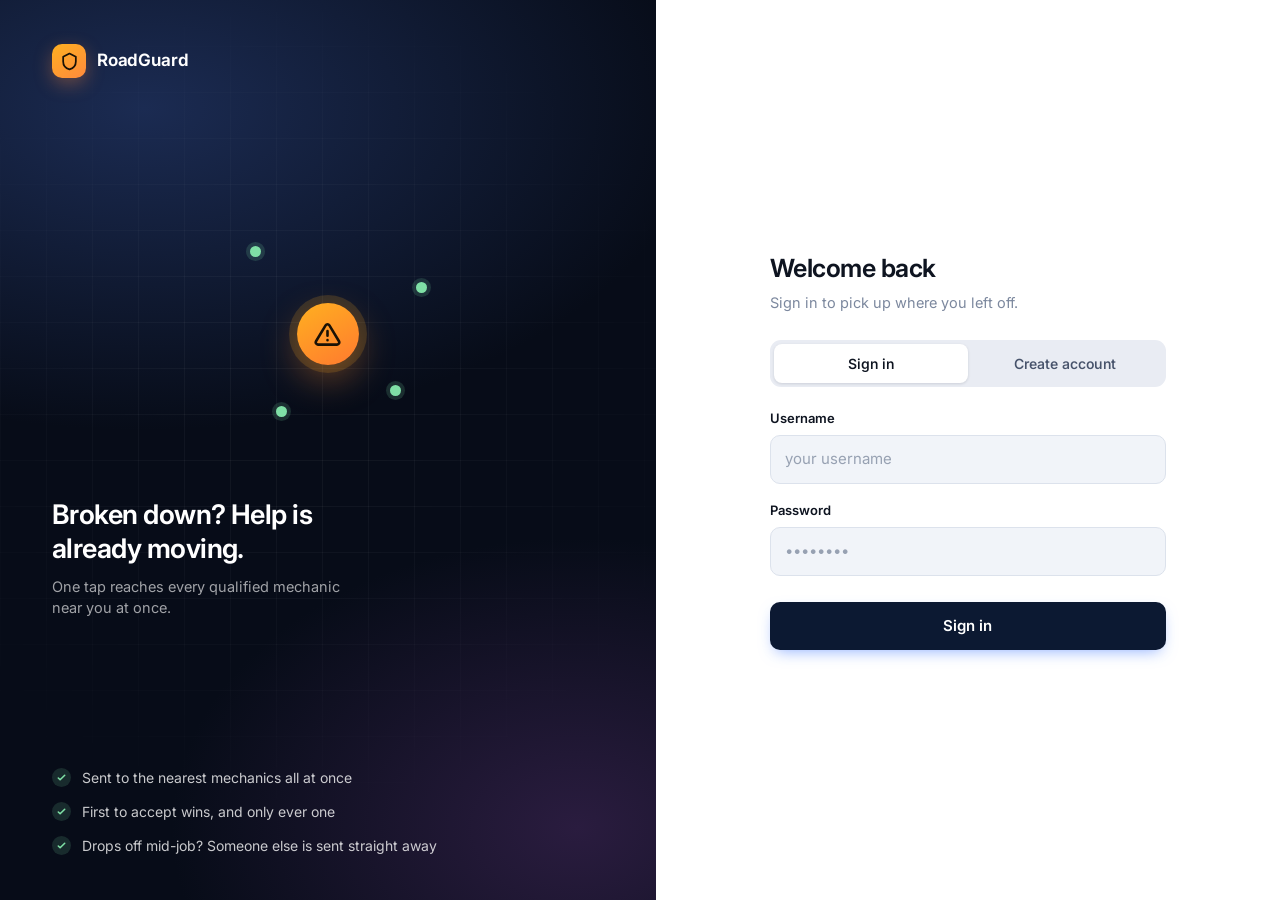
==== src/main/resources/static/index.html @ 0d1d435b "Remove code comments and stop showing the token in the UI Stripped the explanatory comments out of t" ====
<!DOCTYPE html>
<html lang="en">
<head>
    <meta charset="UTF-8">
    <meta name="viewport" content="width=device-width, initial-scale=1">
    <title>RoadGuard - Sign in</title>
    <link rel="preconnect" href="https://fonts.googleapis.com">
    <link rel="preconnect" href="https://fonts.gstatic.com" crossorigin>
    <link href="https://fonts.googleapis.com/css2?family=Inter:wght@400;500;600;650&display=swap" rel="stylesheet">
    <link href="css/style.css" rel="stylesheet">
</head>
<body>

<div class="auth-layout">

    <aside class="hero">

        <div class="wordmark">
            <span class="wordmark-badge">
                <svg viewBox="0 0 24 24" fill="none" stroke="#1A1206" stroke-width="2.2"
                     stroke-linecap="round" stroke-linejoin="round">
                    <path d="M12 2 4 6v6c0 5 3.4 8.6 8 10 4.6-1.4 8-5 8-10V6l-8-4z"/>
                </svg>
            </span>
            RoadGuard
        </div>

        <div>

            <div class="beacon" aria-hidden="true">
                <span class="beacon-ring"></span>
                <span class="beacon-ring"></span>
                <span class="beacon-ring"></span>
                <span class="beacon-dot"></span>
                <span class="beacon-dot"></span>
                <span class="beacon-dot"></span>
                <span class="beacon-dot"></span>
                <span class="beacon-core">
                    <svg viewBox="0 0 24 24" fill="none" stroke="#1A1206" stroke-width="2.3"
                         stroke-linecap="round" stroke-linejoin="round">
                        <path d="M12 9v4M12 17h.01"/>
                        <path d="M10.3 3.9 1.8 18a2 2 0 0 0 1.7 3h17a2 2 0 0 0 1.7-3L13.7 3.9a2 2 0 0 0-3.4 0z"/>
                    </svg>
                </span>
            </div>

            <div class="hero-copy">
                <h2>Broken down? Help is already moving.</h2>
                <p>One tap reaches every qualified mechanic near you at once.</p>
            </div>
        </div>

        <ul class="hero-points">
            <li>
                <span class="tick"><svg viewBox="0 0 24 24" fill="none" stroke-width="3.4"
                    stroke-linecap="round" stroke-linejoin="round"><path d="m5 13 4 4L19 7"/></svg></span>
                Sent to the nearest mechanics all at once
            </li>
            <li>
                <span class="tick"><svg viewBox="0 0 24 24" fill="none" stroke-width="3.4"
                    stroke-linecap="round" stroke-linejoin="round"><path d="m5 13 4 4L19 7"/></svg></span>
                First to accept wins, and only ever one
            </li>
            <li>
                <span class="tick"><svg viewBox="0 0 24 24" fill="none" stroke-width="3.4"
                    stroke-linecap="round" stroke-linejoin="round"><path d="m5 13 4 4L19 7"/></svg></span>
                Drops off mid-job? Someone else is sent straight away
            </li>
        </ul>
    </aside>

    <main class="auth-main">
        <div class="auth-card">

            <div class="auth-head">
                <h1 id="head-title">Welcome back</h1>
                <p id="head-sub">Sign in to pick up where you left off.</p>
            </div>

            <div class="seg" data-active="login">
                <span class="seg-thumb"></span>
                <button type="button" class="seg-btn is-active" data-pane="login">Sign in</button>
                <button type="button" class="seg-btn" data-pane="register">Create account</button>
            </div>

            <div id="notice" class="notice" role="alert"></div>

            <form id="login-form" class="pane is-active" novalidate>
                <div class="field">
                    <label for="login-username">Username</label>
                    <input type="text" id="login-username" autocomplete="username"
                           placeholder="your username" required>
                </div>
                <div class="field">
                    <label for="login-password">Password</label>
                    <input type="password" id="login-password" autocomplete="current-password"
                           placeholder="••••••••" required>
                </div>
                <button type="submit" class="btn btn-primary" id="login-btn"
                        style="margin-top:9px">Sign in</button>
            </form>

            <form id="register-form" class="pane" novalidate>

                <div class="field">
                    <label>I am a</label>
                    <div class="role-grid">
                        <label class="role-opt">
                            <input type="radio" name="role" value="DRIVER" checked>
                            <span>
                                <svg viewBox="0 0 24 24" fill="none" stroke-width="1.8"
                                     stroke-linecap="round" stroke-linejoin="round">
                                    <path d="M5 17h14M6.5 17V9.6L8 6h8l1.5 3.6V17"/>
                                    <circle cx="7.5" cy="17" r="1.6"/><circle cx="16.5" cy="17" r="1.6"/>
                                </svg>
                                Driver
                            </span>
                        </label>
                        <label class="role-opt">
                            <input type="radio" name="role" value="MECHANIC">
                            <span>
                                <svg viewBox="0 0 24 24" fill="none" stroke-width="1.8"
                                     stroke-linecap="round" stroke-linejoin="round">
                                    <path d="M14.5 5.5a4 4 0 0 0 5 5L21 9v6a2 2 0 0 1-2 2h-6l-4.6 4.6a2 2 0 0 1-2.8-2.8L10 14"/>
                                    <path d="M3 3l6 6"/>
                                </svg>
                                Mechanic
                            </span>
                        </label>

                    </div>
                </div>

                <div class="field">
                    <label for="reg-username">Username</label>
                    <input type="text" id="reg-username" minlength="3" placeholder="at least 3 characters" required>
                </div>

                <div class="field">
                    <label for="reg-email">Email</label>
                    <input type="email" id="reg-email" placeholder="you@example.com" required>
                </div>

                <div class="field">
                    <label for="reg-password">Password</label>
                    <input type="password" id="reg-password" minlength="6" placeholder="••••••••" required>
                    <div class="hint">At least 6 characters.</div>
                </div>

                <div class="field">
                    <label for="reg-phone">Phone <span class="optional">(optional)</span></label>
                    <input type="text" id="reg-phone" placeholder="01700 000000">
                </div>

                <div class="field collapse" id="skills-block">
                    <label>What can you fix?</label>
                    <div class="chips" id="chips"></div>
                    <div class="hint">Pick none and you will be listed as a general mechanic.</div>
                </div>

                <button type="submit" class="btn btn-primary" id="register-btn"
                        style="margin-top:9px">Create account</button>
            </form>
        </div>
    </main>
</div>

<script src="js/api.js"></script>
<script src="js/auth-page.js"></script>
</body>
</html>
---- src/main/resources/static/css/style.css ----
:root {

    --navy-900: #070C18;
    --navy-800: #0D1526;
    --navy-700: #16203a;

    --amber: #FFB020;
    --amber-soft: rgba(255, 176, 32, .16);

    --blue: #0c1932;
    --blue-dark: #0b1a46;
    --blue-soft: rgba(47, 107, 255, .09);

    --red: #E5484D;
    --red-soft: rgba(229, 72, 77, .1);
    --green: #2E9E5B;
    --green-soft: rgba(46, 158, 91, .1);

    --ink: #0E1420;
    --ink-2: #47536B;
    --ink-3: #7C889E;
    --line: #E3E7EE;
    --surface: #FFFFFF;
    --bg: #F2F4F8;

    --r-sm: 8px;
    --r-md: 12px;
    --r-lg: 18px;

    --shadow-card: 0 1px 2px rgba(16, 24, 40, .04), 0 12px 32px -12px rgba(16, 24, 40, .16);
}

*,
*::before,
*::after {
    box-sizing: border-box;
}

html,
body {
    margin: 0;
    padding: 0;
}

body {
    background: var(--bg);
    color: var(--ink);
    font-family: "Inter", system-ui, -apple-system, "Segoe UI", Roboto, sans-serif;
    font-size: 15px;
    line-height: 1.5;
    -webkit-font-smoothing: antialiased;
}

.auth-layout {
    min-height: 100vh;
    display: grid;
    grid-template-columns: 1.05fr 1fr;
}

.hero {
    position: relative;
    overflow: hidden;
    background:
        radial-gradient(900px 520px at 22% 12%, #1b2b52 0%, transparent 62%),
        radial-gradient(700px 500px at 88% 92%, #2a1c3f 0%, transparent 58%),
        var(--navy-900);
    color: #fff;
    padding: 44px 52px;
    display: flex;
    flex-direction: column;
    justify-content: space-between;
}

.hero::before {
    content: "";
    position: absolute;
    inset: 0;
    background-image:
        linear-gradient(rgba(255, 255, 255, .045) 1px, transparent 1px),
        linear-gradient(90deg, rgba(255, 255, 255, .045) 1px, transparent 1px);
    background-size: 46px 46px;
    mask-image: radial-gradient(circle at 45% 45%, #000 15%, transparent 72%);
    pointer-events: none;
}

.hero > * {
    position: relative;
    z-index: 1;
}

.wordmark {
    display: flex;
    align-items: center;
    gap: 11px;
    font-weight: 650;
    font-size: 17px;
    letter-spacing: -.01em;
}

.wordmark-badge {
    width: 34px;
    height: 34px;
    border-radius: 10px;
    display: grid;
    place-items: center;
    background: linear-gradient(145deg, var(--amber), #FF8A3D);
    box-shadow: 0 6px 18px rgba(255, 138, 61, .34);
}

.wordmark-badge svg {
    width: 19px;
    height: 19px;
    display: block;
}

.beacon {
    position: relative;
    width: 260px;
    height: 260px;
    margin: 8px auto 34px;
}

.beacon-ring {
    position: absolute;
    inset: 0;
    margin: auto;
    width: 62px;
    height: 62px;
    border-radius: 50%;
    border: 1.5px solid var(--amber);
    opacity: 0;
    animation: pulse-out 3.6s cubic-bezier(.22, .61, .36, 1) infinite;
}

.beacon-ring:nth-child(2) { animation-delay: 1.2s; }
.beacon-ring:nth-child(3) { animation-delay: 2.4s; }

@keyframes pulse-out {
    0%   { transform: scale(1);   opacity: .85; }
    70%  { opacity: .12; }
    100% { transform: scale(4.1); opacity: 0; }
}

.beacon-core {
    position: absolute;
    inset: 0;
    margin: auto;
    width: 62px;
    height: 62px;
    border-radius: 50%;
    display: grid;
    place-items: center;
    background: linear-gradient(150deg, var(--amber), #FF7A2F);
    box-shadow: 0 0 0 8px var(--amber-soft), 0 14px 36px rgba(255, 140, 40, .38);
}

.beacon-core svg {
    width: 27px;
    height: 27px;
}

.beacon-dot {
    position: absolute;
    width: 11px;
    height: 11px;
    border-radius: 50%;
    background: #7FE0A6;
    box-shadow: 0 0 0 4px rgba(127, 224, 166, .16);
    animation: blip 3.6s ease-in-out infinite;
}

.beacon-dot:nth-child(4) { top: 16%;  left: 20%; animation-delay: .5s; }
.beacon-dot:nth-child(5) { top: 30%;  right: 12%; animation-delay: 1.4s; }
.beacon-dot:nth-child(6) { bottom: 18%; left: 30%; animation-delay: 2.2s; }
.beacon-dot:nth-child(7) { bottom: 26%; right: 22%; animation-delay: 3s; }

@keyframes blip {
    0%, 100% { transform: scale(1);    opacity: .55; }
    50%      { transform: scale(1.35); opacity: 1; }
}

.hero-copy h2 {
    font-size: 27px;
    line-height: 1.25;
    letter-spacing: -.02em;
    font-weight: 640;
    margin: 0 0 10px;
    max-width: 15ch;
}

.hero-copy p {
    color: rgba(255, 255, 255, .62);
    margin: 0;
    max-width: 34ch;
    font-size: 14.5px;
}

.hero-points {
    list-style: none;
    margin: 30px 0 0;
    padding: 0;
    display: grid;
    gap: 13px;
}

.hero-points li {
    display: flex;
    gap: 11px;
    align-items: flex-start;
    color: rgba(255, 255, 255, .78);
    font-size: 14px;
}

.tick {
    flex: none;
    width: 19px;
    height: 19px;
    border-radius: 50%;
    background: rgba(127, 224, 166, .15);
    display: grid;
    place-items: center;
    margin-top: 1px;
}

.tick svg {
    width: 11px;
    height: 11px;
    stroke: #7FE0A6;
}

.auth-main {
    background: var(--surface);
    display: grid;
    justify-items: center;

    align-items: safe center;
    padding: 40px 28px;
}

.auth-card {
    width: 100%;
    max-width: 396px;
}

.auth-head {
    margin-bottom: 26px;
}

.auth-head h1 {
    font-size: 25px;
    letter-spacing: -.02em;
    font-weight: 640;
    margin: 0 0 5px;
}

.auth-head p {
    color: var(--ink-3);
    margin: 0;
    font-size: 14.5px;
}

.seg {
    position: relative;
    display: grid;
    grid-template-columns: 1fr 1fr;
    background: #E9ECF3;
    border-radius: 11px;
    padding: 4px;
    margin-bottom: 22px;
}

.seg-thumb {
    position: absolute;
    top: 4px;
    left: 4px;
    width: calc(50% - 4px);
    height: calc(100% - 8px);
    background: var(--surface);
    border-radius: 8px;
    box-shadow: 0 1px 3px rgba(16, 24, 40, .13);
    transition: transform .22s cubic-bezier(.4, 0, .2, 1);
}

.seg[data-active="register"] .seg-thumb {
    transform: translateX(100%);
}

.seg-btn {
    position: relative;
    z-index: 1;
    border: 0;
    background: none;
    padding: 9px 0;
    font: inherit;
    font-size: 14px;
    font-weight: 550;
    color: var(--ink-2);
    cursor: pointer;
    border-radius: 8px;
    transition: color .18s;
}

.seg-btn.is-active {
    color: var(--ink);
}

.pane {
    display: none;
}

.pane.is-active {
    display: block;
    animation: fade-up .26s ease;
}

@keyframes fade-up {
    from { opacity: 0; transform: translateY(6px); }
    to   { opacity: 1; transform: none; }
}

.field {
    margin-bottom: 17px;
}

.field label {
    display: block;
    font-size: 13px;
    font-weight: 600;
    color: var(--ink);
    margin-bottom: 7px;
}

.field .hint {
    font-size: 12.5px;
    color: var(--ink-3);
    margin-top: 6px;
}

.field .optional {
    color: var(--ink-3);
    font-weight: 400;
}

input[type="text"],
input[type="email"],
input[type="password"] {
    width: 100%;
    padding: 12px 14px;
    border: 1.5px solid #DCE2EC;
    border-radius: 10px;
    background: #F1F4F9;
    font: inherit;
    font-size: 15px;
    color: var(--ink);
    transition: border-color .15s, box-shadow .15s, background .15s;
}

input::placeholder {
    color: #97A1B2;
}

input:hover:not(:focus) {
    border-color: #D3DAE5;
}

input:focus {
    outline: none;
    background: var(--surface);
    border-color: var(--blue);
    box-shadow: 0 0 0 4px var(--blue-soft);
}

.btn {
    width: 100%;
    border: 0;
    border-radius: 10px;
    padding: 13px 16px;
    font: inherit;
    font-size: 15px;
    font-weight: 600;
    cursor: pointer;
    display: inline-flex;
    align-items: center;
    justify-content: center;
    gap: 8px;
    transition: background .15s, transform .06s, box-shadow .15s;
}

.btn-primary {
    background: var(--blue);
    color: #fff;
    box-shadow: 0 6px 16px -6px rgba(47, 107, 255, .6);
}

.btn-primary:hover:not(:disabled) {
    background: var(--blue-dark);
}

.btn:active:not(:disabled) {
    transform: translateY(1px);
}

.btn:disabled {
    opacity: .62;
    cursor: default;
}

.btn-ghost {
    width: auto;
    background: var(--surface);
    border: 1px solid var(--line);
    color: var(--ink-2);
    padding: 8px 14px;
    font-size: 13.5px;
}

.btn-ghost:hover {
    background: #F7F8FB;
    color: var(--ink);
}

.spinner {
    width: 15px;
    height: 15px;
    border: 2px solid rgba(255, 255, 255, .4);
    border-top-color: #fff;
    border-radius: 50%;
    animation: spin .7s linear infinite;
}

@keyframes spin {
    to { transform: rotate(360deg); }
}

.role-grid {
    display: grid;
    grid-template-columns: repeat(2, 1fr);
    gap: 8px;
}

.role-opt input {
    position: absolute;
    opacity: 0;
    width: 0;
    height: 0;
}

.role-opt > span {
    display: grid;
    justify-items: center;
    gap: 6px;
    padding: 14px 6px;
    border: 1.5px solid #DCE2EC;
    border-radius: var(--r-md);
    cursor: pointer;
    font-size: 13px;
    font-weight: 600;
    color: var(--ink-2);
    background: #F1F4F9;
    transition: all .15s;
}

.role-opt svg {
    width: 21px;
    height: 21px;
    stroke: currentColor;
}

.role-opt > span:hover {
    border-color: #C6CEDC;
    background: #EFF2F7;
}

.role-opt input:checked + span {
    border-color: var(--blue);
    background: rgba(47, 107, 255, .07);
    color: var(--blue);
    box-shadow: 0 0 0 1px var(--blue) inset;
}

.role-opt input:focus-visible + span {
    box-shadow: 0 0 0 3.5px var(--blue-soft);
}

.chips {
    display: flex;
    flex-wrap: wrap;
    gap: 7px;
}

.chip {
    border: 1.5px solid #DCE2EC;
    background: #F1F4F9;
    border-radius: 999px;
    padding: 7px 14px;
    font: inherit;
    font-size: 13px;
    font-weight: 600;
    color: var(--ink-2);
    cursor: pointer;
    transition: all .14s;
}

.chip:hover {
    border-color: #C6CEDC;
    background: #EAEEF4;
}

.chip.is-on {
    background: var(--ink);
    border-color: var(--ink);
    color: #fff;
}

.collapse {
    display: none;
}

.collapse.is-open {
    display: block;
    animation: fade-up .24s ease;
}

.notice {
    display: none;
    padding: 11px 13px;
    border-radius: var(--r-sm);
    font-size: 13.5px;
    margin-bottom: 16px;
    border: 1px solid transparent;
}

.notice.is-shown {
    display: block;
    animation: fade-up .2s ease;
}

.notice.is-error {
    background: var(--red-soft);
    border-color: rgba(229, 72, 77, .22);
    color: #A32A2E;
}

.notice.is-ok {
    background: var(--green-soft);
    border-color: rgba(46, 158, 91, .22);
    color: #1E6B3D;
}

.topbar {
    background: var(--surface);
    border-bottom: 1px solid var(--line);
    padding: 0 24px;
    height: 60px;
    display: flex;
    align-items: center;
    justify-content: space-between;
    position: sticky;
    top: 0;
    z-index: 10;
}

.topbar .wordmark {
    color: var(--ink);
    font-size: 15.5px;
}

.topbar .wordmark-badge {
    width: 29px;
    height: 29px;
    border-radius: 8px;
}

.topbar .wordmark-badge svg {
    width: 16px;
    height: 16px;
}

.topbar-right {
    display: flex;
    align-items: center;
    gap: 12px;
}

.avatar {
    width: 30px;
    height: 30px;
    border-radius: 50%;
    background: var(--ink);
    color: #fff;
    display: grid;
    place-items: center;
    font-size: 12.5px;
    font-weight: 650;
}

.who-name {
    font-size: 13.5px;
    font-weight: 550;
}

.badge {
    display: inline-block;
    padding: 2px 8px;
    border-radius: 999px;
    font-size: 11px;
    font-weight: 650;
    letter-spacing: .04em;
    background: var(--blue-soft);
    color: var(--blue);
}

.page {
    max-width: 880px;
    margin: 34px auto 60px;
    padding: 0 24px;
}

.page-head {
    margin-bottom: 22px;
}

.page-head h1 {
    font-size: 24px;
    letter-spacing: -.02em;
    font-weight: 640;
    margin: 0 0 5px;
}

.page-head p {
    color: var(--ink-3);
    margin: 0;
    font-size: 14.5px;
}

.card {
    background: var(--surface);
    border: 1px solid var(--line);
    border-radius: var(--r-lg);
    padding: 24px;
    box-shadow: var(--shadow-card);
}

.card + .card {
    margin-top: 18px;
}

.card h2 {
    font-size: 13px;
    text-transform: uppercase;
    letter-spacing: .07em;
    color: var(--ink-3);
    font-weight: 650;
    margin: 0 0 16px;
}

.rows {
    display: grid;
}

.row {
    display: flex;
    align-items: center;
    justify-content: space-between;
    gap: 16px;
    padding: 12px 0;
    border-bottom: 1px solid var(--line);
    font-size: 14px;
}

.row:last-child {
    border-bottom: 0;
    padding-bottom: 0;
}

.row:first-child {
    padding-top: 0;
}

.row .k {
    color: var(--ink-3);
}

.row .v {
    font-family: ui-monospace, "Cascadia Code", Consolas, monospace;
    font-size: 13px;
    text-align: right;
    word-break: break-all;
}

body.map-mode {
    height: 100vh;
    overflow: hidden;
}

.map-stage {
    position: relative;
    height: calc(100vh - 60px);
    width: 100%;
}

#map {
    position: absolute;
    inset: 0;
    width: 100%;
    height: 100%;
    z-index: 1;
    background: #dfe4ea;
}

.map-panel {
    position: absolute;
    z-index: 2;
    left: 24px;
    bottom: 24px;
    width: 340px;
    max-width: calc(100vw - 48px);
    background: rgba(255, 255, 255, .96);
    backdrop-filter: blur(8px);
    border: 1px solid var(--line);
    border-radius: var(--r-lg);
    box-shadow: 0 8px 30px -8px rgba(16, 24, 40, .28);
    padding: 20px;
}

.map-panel h1 {
    font-size: 20px;
    letter-spacing: -.02em;
    font-weight: 640;
    margin: 0 0 4px;
}

.map-panel-sub {
    color: var(--ink-3);
    font-size: 13.5px;
    margin: 0 0 16px;
}

.map-panel-actions {
    display: flex;
    gap: 9px;
    margin-top: 14px;
}

.map-panel-note {
    color: var(--ink-3);
    font-size: 12px;
    margin: 12px 0 0;
    line-height: 1.45;
}

.coords {
    display: grid;
    gap: 2px;
}

.coords-label {
    font-size: 11px;
    text-transform: uppercase;
    letter-spacing: .06em;
    color: var(--ink-3);
    font-weight: 650;
}

.coords-val {
    font-family: ui-monospace, "Cascadia Code", Consolas, monospace;
    font-size: 14px;
    color: var(--ink);
}

.btn-locate {
    flex: none;
    width: auto;
    background: var(--surface);
    border: 1.5px solid #DCE2EC;
    color: var(--ink-2);
    padding: 10px 14px;
    font-size: 13.5px;
}

.btn-locate:hover {
    background: #F1F4F9;
    color: var(--ink);
}

.btn-locate svg {
    width: 16px;
    height: 16px;
}

.pin-driver span {
    display: block;
    width: 18px;
    height: 18px;
    margin: 4px;
    border-radius: 50%;
    background: linear-gradient(150deg, var(--amber), #FF7A2F);
    border: 3px solid #fff;
    box-shadow: 0 0 0 3px var(--amber-soft), 0 3px 8px rgba(0, 0, 0, .3);
}

.pin-mech span {
    display: block;
    width: 12px;
    height: 12px;
    margin: 4px;
    border-radius: 50%;
    background: #2E9E5B;
    border: 2.5px solid #fff;
    box-shadow: 0 0 0 3px rgba(46, 158, 91, .16), 0 2px 5px rgba(0, 0, 0, .25);
}

.soon-row {
    display: flex;
    align-items: center;
    justify-content: space-between;
    gap: 20px;
}

.soon-note {
    color: var(--ink-3);
    font-size: 13.5px;
    margin: 0;
    max-width: 46ch;
}

.btn-sos {
    flex: 1;
    background: var(--red);
    color: #fff;
    padding: 12px 18px;
    font-size: 15px;
    font-weight: 700;
    letter-spacing: .02em;
    border-radius: 10px;
}

.btn-sos:disabled {
    opacity: .55;
}

.btn-sos svg {
    width: 19px;
    height: 19px;
}

.next-list {
    list-style: none;
    margin: 0;
    padding: 0;
    display: grid;
    gap: 12px;
}

.next-list li {
    display: flex;
    gap: 11px;
    align-items: flex-start;
    color: var(--ink-2);
    font-size: 14px;
}

.dot {
    flex: none;
    width: 7px;
    height: 7px;
    border-radius: 50%;
    background: var(--line);
    margin-top: 7px;
}

@media (max-width: 900px) {
    .auth-layout {
        grid-template-columns: 1fr;
    }

    .hero {
        padding: 26px 24px 30px;
    }

    .beacon,
    .hero-points {
        display: none;
    }

    .hero-copy {
        margin-top: 18px;
    }

    .hero-copy h2 {
        font-size: 21px;
    }

    .auth-main {
        padding: 30px 22px 50px;

        align-items: start;
    }
}

@media (max-width: 420px) {
    .role-grid {
        grid-template-columns: 1fr;
    }

    .role-opt > span {
        grid-auto-flow: column;
        justify-content: flex-start;
        gap: 10px;
        padding: 11px 14px;
    }
}

@media (prefers-reduced-motion: reduce) {
    *,
    *::before,
    *::after {
        animation-duration: .001ms !important;
        animation-iteration-count: 1 !important;
        transition-duration: .001ms !important;
    }
}
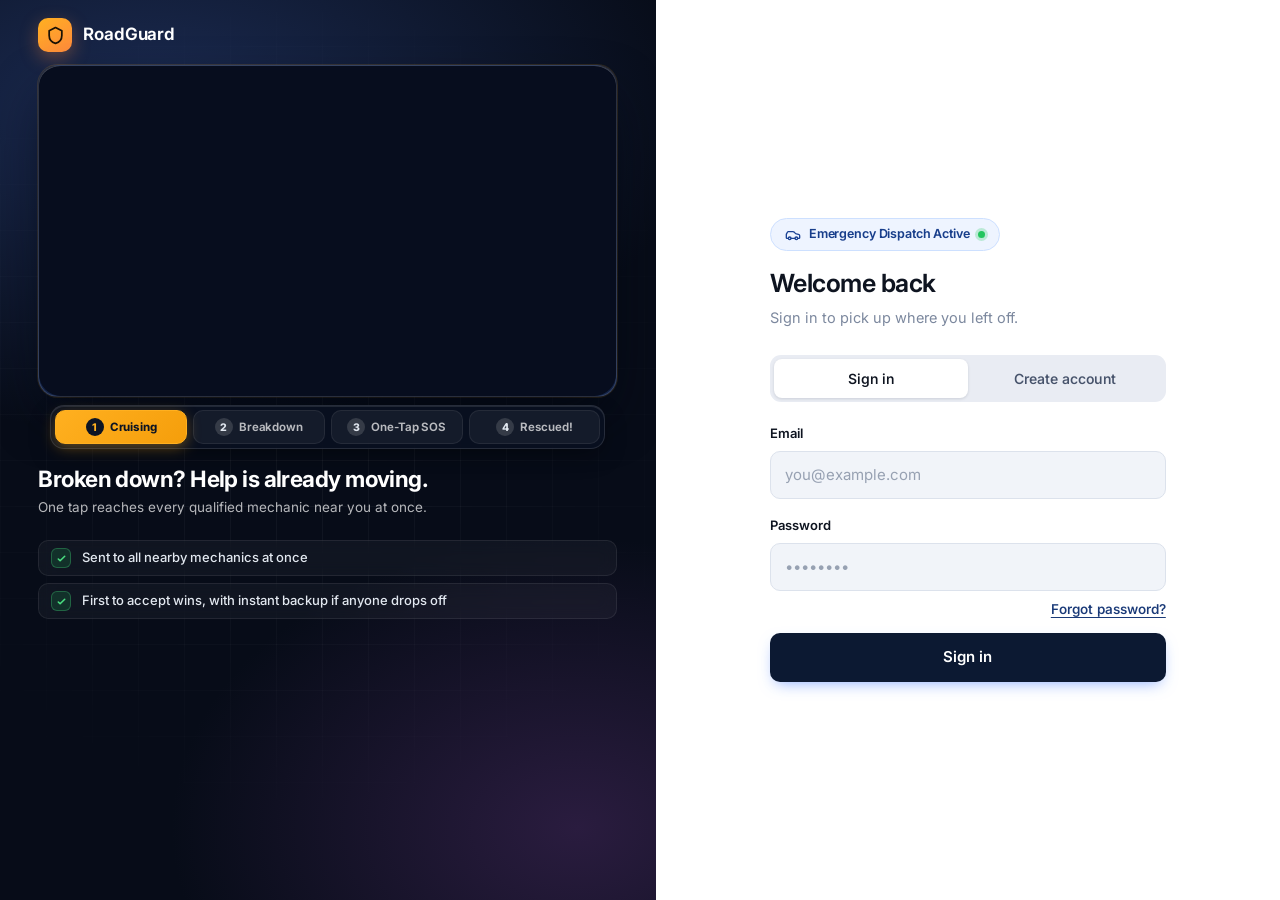
==== commit 74fb22c1: "feat: Implement password recovery flow with email verification - Added `PasswordResetToken` entity t" ====
--- a/src/main/resources/static/index.html
+++ b/src/main/resources/static/index.html
@@ -27,21 +27,256 @@
 
         <div>
 
-            <div class="beacon" aria-hidden="true">
-                <span class="beacon-ring"></span>
-                <span class="beacon-ring"></span>
-                <span class="beacon-ring"></span>
-                <span class="beacon-dot"></span>
-                <span class="beacon-dot"></span>
-                <span class="beacon-dot"></span>
-                <span class="beacon-dot"></span>
-                <span class="beacon-core">
-                    <svg viewBox="0 0 24 24" fill="none" stroke="#1A1206" stroke-width="2.3"
-                         stroke-linecap="round" stroke-linejoin="round">
-                        <path d="M12 9v4M12 17h.01"/>
-                        <path d="M10.3 3.9 1.8 18a2 2 0 0 0 1.7 3h17a2 2 0 0 0 1.7-3L13.7 3.9a2 2 0 0 0-3.4 0z"/>
-                    </svg>
-                </span>
+
+            <div class="road-scene" id="roadScene" data-media-mode="video" aria-label="RoadGuard Interactive Rescue Story">
+                <!-- Embedded Gemini Generated AI Video -->
+                <video class="hero-video-player" id="heroVideoPlayer" autoplay loop muted playsinline preload="auto">
+                    <source src="/video/hero_story.mp4" type="video/mp4">
+                    Your browser does not support HTML5 video.
+                </video>
+
+                <!-- Live Story Status Badge -->
+                <div class="story-badge" id="storyBadge">
+                    <span class="story-badge-icon" id="storyBadgeIcon">🚗</span>
+                    <span class="story-badge-text" id="storyBadgeText">Cruising on Highway</span>
+                    <span class="story-badge-pulse" id="storyBadgePulse"></span>
+                </div>
+
+                <!-- Sky & Environment Backdrop -->
+                <div class="sky-backdrop">
+                    <div class="star s1"></div>
+                    <div class="star s2"></div>
+                    <div class="star s3"></div>
+                    <div class="star s4"></div>
+                    <div class="star s5"></div>
+                    <div class="moon"></div>
+                </div>
+
+                <div class="city-skyline">
+                    <div class="building b1"></div>
+                    <div class="building b2"></div>
+                    <div class="building b3"></div>
+                    <div class="building b4"></div>
+                    <div class="building b5"></div>
+                    <div class="building b6"></div>
+                    <div class="building b7"></div>
+                    <div class="building b8"></div>
+                </div>
+
+                <div class="speed-streaks">
+                    <div class="streak st1"></div>
+                    <div class="streak st2"></div>
+                    <div class="streak st3"></div>
+                </div>
+
+                <!-- Story Stage (Vehicles & FX) -->
+                <div class="story-stage">
+                    <!-- SOS Radio Radar Emitter -->
+                    <div class="sos-emitter" id="sosEmitter" aria-hidden="true">
+                        <div class="sos-ring r1"></div>
+                        <div class="sos-ring r2"></div>
+                        <div class="sos-ring r3"></div>
+                        <div class="sos-tag">📡 SOS BROADCAST</div>
+                    </div>
+
+                    <!-- Breakdown Alert Bubble -->
+                    <div class="breakdown-alert" id="breakdownAlert" aria-hidden="true">
+                        <span class="alert-icon">⚠️</span>
+                        <span class="alert-msg">ENGINE FAULT</span>
+                    </div>
+
+                    <!-- Rescue Service Active Badge -->
+                    <div class="rescue-service-badge" id="rescueServiceBadge" aria-hidden="true">
+                        <span class="wrench-icon">🛠️</span>
+                        <span class="wrench-msg">Mechanic Assisting</span>
+                    </div>
+
+                    <!-- Resolved Success Checkmark -->
+                    <div class="resolved-badge" id="resolvedBadge" aria-hidden="true">
+                        <span class="resolved-icon">✓</span>
+                        <span class="resolved-msg">RoadGuard Rescued!</span>
+                    </div>
+
+                    <!-- Hood Smoke Puffs -->
+                    <div class="hood-smoke" id="hoodSmoke" aria-hidden="true">
+                        <div class="smoke-cloud sm1"></div>
+                        <div class="smoke-cloud sm2"></div>
+                        <div class="smoke-cloud sm3"></div>
+                    </div>
+
+                    <!-- VEHICLE 1: Commuter Sedan (Driver - Facing Forward / Right) -->
+                    <div class="vehicle-driver" id="vehicleDriver">
+                        <svg viewBox="0 0 240 90" class="sedan-svg">
+                            <defs>
+                                <linearGradient id="sedanGrad" x1="0%" y1="0%" x2="100%" y2="100%">
+                                    <stop offset="0%" stop-color="#38bdf8"/>
+                                    <stop offset="35%" stop-color="#2563eb"/>
+                                    <stop offset="85%" stop-color="#1e3a8a"/>
+                                    <stop offset="100%" stop-color="#0f172a"/>
+                                </linearGradient>
+                                <linearGradient id="sedanGlass" x1="0%" y1="0%" x2="0%" y2="100%">
+                                    <stop offset="0%" stop-color="#bae6fd" stop-opacity="0.9"/>
+                                    <stop offset="100%" stop-color="#1e3a8a" stop-opacity="0.95"/>
+                                </linearGradient>
+                                <linearGradient id="headlightConeGrad" x1="0%" y1="50%" x2="100%" y2="50%">
+                                    <stop offset="0%" stop-color="#ffffff" stop-opacity="0.85"/>
+                                    <stop offset="35%" stop-color="#fef08a" stop-opacity="0.4"/>
+                                    <stop offset="100%" stop-color="#fef08a" stop-opacity="0"/>
+                                </linearGradient>
+                            </defs>
+
+                            <!-- Headlight Beam (Shooting Forward to the Right) -->
+                            <polygon points="228,54 340,24 340,84 228,62" fill="url(#headlightConeGrad)" class="sedan-beam"/>
+
+                            <!-- Ground shadow -->
+                            <ellipse cx="125" cy="78" rx="98" ry="7" fill="#000000" opacity="0.45" class="sedan-shadow"/>
+
+                            <!-- Chassis Body (Rear on Left, Long Hood on Right) -->
+                            <g class="sedan-body">
+                                <path d="M 24,68 L 22,54 Q 22,48 28,47 L 62,47 L 95,20 Q 102,18 112,18 L 145,18 Q 154,18 160,24 L 180,47 L 226,52 Q 232,53 232,60 L 230,68 Q 228,72 220,72 L 206,72 A 18,18 0 0,0 170,72 L 83,72 A 18,18 0 0,0 47,72 L 30,72 Q 24,72 24,68 Z"
+                                      fill="url(#sedanGrad)" stroke="#60a5fa" stroke-width="1.6"/>
+
+                                <!-- Windows -->
+                                <path d="M 68,45 L 96,23 Q 100,22 108,22 L 118,22 L 118,45 Z" fill="url(#sedanGlass)"/>
+                                <path d="M 124,22 L 142,22 Q 148,22 154,27 L 172,45 L 124,45 Z" fill="url(#sedanGlass)"/>
+                                
+                                <line x1="100" y1="23" x2="160" y2="40" stroke="#ffffff" stroke-width="1.2" opacity="0.6"/>
+
+                                <!-- Front Headlight (Right) -->
+                                <path d="M 224,53 L 232,56 L 229,63 L 221,60 Z" fill="#ffffff" class="sedan-headlight"/>
+
+                                <!-- Rear Taillight (Left) -->
+                                <path d="M 22,50 L 28,50 L 27,58 L 21,56 Z" fill="#ef4444" class="sedan-taillight"/>
+
+                                <!-- Amber Hazard Blinkers -->
+                                <circle cx="227" cy="58" r="3.5" fill="#f59e0b" class="hazard-blinker front-hazard"/>
+                                <circle cx="24" cy="53" r="3.5" fill="#f59e0b" class="hazard-blinker rear-hazard"/>
+
+                                <!-- Door seam & Handle -->
+                                <line x1="121" y1="22" x2="121" y2="70" stroke="#0f172a" stroke-width="1.4"/>
+                                <line x1="68" y1="47" x2="68" y2="70" stroke="#0f172a" stroke-width="1.2"/>
+                                <rect x="128" y="49" width="10" height="2.5" rx="1" fill="#94a3b8"/>
+                            </g>
+
+                            <!-- Wheels -->
+                            <g class="sedan-wheel rear" transform="translate(65, 72)">
+                                <circle cx="0" cy="0" r="14.5" fill="#0f172a" stroke="#334155" stroke-width="1.5"/>
+                                <circle cx="0" cy="0" r="9.5" fill="#64748b"/>
+                                <g class="wheel-spin-spokes">
+                                    <line x1="0" y1="-9.5" x2="0" y2="9.5" stroke="#f8fafc" stroke-width="1.6"/>
+                                    <line x1="-8.2" y1="-4.7" x2="8.2" y2="4.7" stroke="#f8fafc" stroke-width="1.6"/>
+                                    <line x1="-8.2" y1="4.7" x2="8.2" y2="-4.7" stroke="#f8fafc" stroke-width="1.6"/>
+                                </g>
+                            </g>
+
+                            <g class="sedan-wheel front" transform="translate(188, 72)">
+                                <circle cx="0" cy="0" r="14.5" fill="#0f172a" stroke="#334155" stroke-width="1.5"/>
+                                <circle cx="0" cy="0" r="9.5" fill="#64748b"/>
+                                <g class="wheel-spin-spokes">
+                                    <line x1="0" y1="-9.5" x2="0" y2="9.5" stroke="#f8fafc" stroke-width="1.6"/>
+                                    <line x1="-8.2" y1="-4.7" x2="8.2" y2="4.7" stroke="#f8fafc" stroke-width="1.6"/>
+                                    <line x1="-8.2" y1="4.7" x2="8.2" y2="-4.7" stroke="#f8fafc" stroke-width="1.6"/>
+                                </g>
+                            </g>
+                        </svg>
+                    </div>
+
+                    <!-- VEHICLE 2: RoadGuard Rescue Patrol Truck (Facing Forward / Right) -->
+                    <div class="vehicle-rescue" id="vehicleRescue">
+                        <svg viewBox="0 0 250 100" class="truck-svg">
+                            <defs>
+                                <linearGradient id="truckGrad" x1="0%" y1="0%" x2="100%" y2="100%">
+                                    <stop offset="0%" stop-color="#1e293b"/>
+                                    <stop offset="45%" stop-color="#0f172a"/>
+                                    <stop offset="100%" stop-color="#020617"/>
+                                </linearGradient>
+                                <linearGradient id="truckBeamGrad" x1="0%" y1="50%" x2="100%" y2="50%">
+                                    <stop offset="0%" stop-color="#ffffff" stop-opacity="0.85"/>
+                                    <stop offset="40%" stop-color="#67e8f9" stop-opacity="0.4"/>
+                                    <stop offset="100%" stop-color="#67e8f9" stop-opacity="0"/>
+                                </linearGradient>
+                            </defs>
+
+                            <!-- Headlight Beam (shining forward onto the rear of the sedan) -->
+                            <polygon points="228,62 330,36 330,90 228,70" fill="url(#truckBeamGrad)" class="truck-beam"/>
+
+                            <!-- Ground shadow -->
+                            <ellipse cx="125" cy="88" rx="104" ry="8" fill="#000000" opacity="0.5" class="truck-shadow"/>
+
+                            <!-- Truck Body (Facing Right) -->
+                            <g class="truck-body">
+                                <path d="M 22,76 L 22,34 Q 22,28 28,28 L 132,28 L 152,28 Q 160,28 166,34 L 192,54 L 224,58 Q 232,59 232,67 L 230,76 Q 228,80 218,80 L 202,80 A 19,19 0 0,0 164,80 L 84,80 A 19,19 0 0,0 46,80 L 28,80 Q 22,80 22,76 Z"
+                                      fill="url(#truckGrad)" stroke="#ffb020" stroke-width="2"/>
+
+                                <!-- High-vis safety stripe & RoadGuard livery -->
+                                <path d="M 22,56 L 226,56 L 224,63 L 22,63 Z" fill="#ffb020"/>
+                                <text x="36" y="61.5" font-family="'Inter', system-ui, sans-serif" font-weight="900" font-size="6.8" fill="#0c1424" letter-spacing="1">ROADGUARD RESCUE</text>
+
+                                <!-- Cab Window -->
+                                <path d="M 138,32 L 158,32 Q 162,32 166,37 L 186,52 L 138,52 Z" fill="#38bdf8" opacity="0.85"/>
+
+                                <!-- Roof Emergency Lightbar -->
+                                <rect x="144" y="20" width="34" height="7" rx="2.5" fill="#0f172a" stroke="#64748b" stroke-width="1"/>
+                                <circle cx="152" cy="23.5" r="3.5" fill="#f59e0b" class="rescue-strobe-amber"/>
+                                <circle cx="168" cy="23.5" r="3.5" fill="#00d2ff" class="rescue-strobe-blue"/>
+
+                                <!-- Front Headlight -->
+                                <path d="M 224,60 L 232,62 L 230,70 L 222,68 Z" fill="#ffffff" class="truck-headlight"/>
+                                
+                                <!-- Rear Utility Indicator -->
+                                <circle cx="23" cy="38" r="3" fill="#f59e0b" class="truck-rear-amber"/>
+                            </g>
+
+                            <!-- Wheels -->
+                            <g class="truck-wheel rear" transform="translate(65, 80)">
+                                <circle cx="0" cy="0" r="16.5" fill="#0f172a" stroke="#475569" stroke-width="1.8"/>
+                                <circle cx="0" cy="0" r="10.5" fill="#334155"/>
+                                <g class="truck-wheel-spokes">
+                                    <line x1="0" y1="-10.5" x2="0" y2="10.5" stroke="#f1f5f9" stroke-width="1.8"/>
+                                    <line x1="-9" y1="-5.2" x2="9" y2="5.2" stroke="#f1f5f9" stroke-width="1.8"/>
+                                    <line x1="-9" y1="5.2" x2="9" y2="-5.2" stroke="#f1f5f9" stroke-width="1.8"/>
+                                </g>
+                            </g>
+
+                            <g class="truck-wheel front" transform="translate(183, 80)">
+                                <circle cx="0" cy="0" r="16.5" fill="#0f172a" stroke="#475569" stroke-width="1.8"/>
+                                <circle cx="0" cy="0" r="10.5" fill="#334155"/>
+                                <g class="truck-wheel-spokes">
+                                    <line x1="0" y1="-10.5" x2="0" y2="10.5" stroke="#f1f5f9" stroke-width="1.8"/>
+                                    <line x1="-9" y1="-5.2" x2="9" y2="5.2" stroke="#f1f5f9" stroke-width="1.8"/>
+                                    <line x1="-9" y1="5.2" x2="9" y2="-5.2" stroke="#f1f5f9" stroke-width="1.8"/>
+                                </g>
+                            </g>
+                        </svg>
+                    </div>
+                </div>
+
+                <!-- 3D Road Track -->
+                <div class="road-track">
+                    <div class="road-asphalt"></div>
+                    <div class="road-lines"></div>
+                    <div class="road-dots"></div>
+                </div>
+            </div>
+
+            <!-- Interactive Story Stage Timeline Scrubber (Always Visible) -->
+            <div class="story-timeline" id="storyTimeline" role="tablist" aria-label="Rescue Story Stages">
+                <button type="button" class="story-step-btn is-active" data-step="1" title="Phase 1: Highway Driving">
+                    <span class="step-num">1</span>
+                    <span class="step-label">Cruising</span>
+                </button>
+                <button type="button" class="story-step-btn" data-step="2" title="Phase 2: Breakdown">
+                    <span class="step-num">2</span>
+                    <span class="step-label">Breakdown</span>
+                </button>
+                <button type="button" class="story-step-btn" data-step="3" title="Phase 3: One-Tap SOS">
+                    <span class="step-num">3</span>
+                    <span class="step-label">One-Tap SOS</span>
+                </button>
+                <button type="button" class="story-step-btn" data-step="4" title="Phase 4: Rescued!">
+                    <span class="step-num">4</span>
+                    <span class="step-label">Rescued!</span>
+                </button>
             </div>
 
             <div class="hero-copy">
@@ -54,17 +289,12 @@
             <li>
                 <span class="tick"><svg viewBox="0 0 24 24" fill="none" stroke-width="3.4"
                     stroke-linecap="round" stroke-linejoin="round"><path d="m5 13 4 4L19 7"/></svg></span>
-                Sent to the nearest mechanics all at once
+                Sent to all nearby mechanics at once
             </li>
             <li>
                 <span class="tick"><svg viewBox="0 0 24 24" fill="none" stroke-width="3.4"
                     stroke-linecap="round" stroke-linejoin="round"><path d="m5 13 4 4L19 7"/></svg></span>
-                First to accept wins, and only ever one
-            </li>
-            <li>
-                <span class="tick"><svg viewBox="0 0 24 24" fill="none" stroke-width="3.4"
-                    stroke-linecap="round" stroke-linejoin="round"><path d="m5 13 4 4L19 7"/></svg></span>
-                Drops off mid-job? Someone else is sent straight away
+                First to accept wins, with instant backup if anyone drops off
             </li>
         </ul>
     </aside>
@@ -73,6 +303,18 @@
         <div class="auth-card">
 
             <div class="auth-head">
+                <div class="auth-car-pill" id="auth-car-pill">
+                    <span class="auth-car-icon">
+                        <svg viewBox="0 0 24 24" fill="none" stroke="currentColor" stroke-width="2" stroke-linecap="round" stroke-linejoin="round">
+                            <path d="M19 17h2c.6 0 1-.4 1-1v-3c0-.9-.7-1.7-1.5-1.9C18.7 10.6 16 10 16 10s-1.3-1.4-2.2-2.3c-.5-.4-1.1-.7-1.8-.7H5c-.6 0-1.1.4-1.4.9l-1.5 2.8C2.1 10.7 2 10.9 2 11.1V16c0 .6.4 1 1 1h2"/>
+                            <circle cx="7" cy="17" r="2"/>
+                            <path d="M9 17h6"/>
+                            <circle cx="17" cy="17" r="2"/>
+                        </svg>
+                    </span>
+                    <span class="auth-car-status" id="auth-car-status">Emergency Dispatch Active</span>
+                    <span class="auth-car-radar"></span>
+                </div>
                 <h1 id="head-title">Welcome back</h1>
                 <p id="head-sub">Sign in to pick up where you left off.</p>
             </div>
@@ -87,17 +329,19 @@
 
             <form id="login-form" class="pane is-active" novalidate>
                 <div class="field">
-                    <label for="login-username">Username</label>
-                    <input type="text" id="login-username" autocomplete="username"
-                           placeholder="your username" required>
-                </div>
-                <div class="field">
+                    <label for="login-email">Email</label>
+                    <input type="email" id="login-email" autocomplete="email"
+                           placeholder="you@example.com" required>
+                </div>
+                <div class="field" style="margin-bottom: 8px;">
                     <label for="login-password">Password</label>
                     <input type="password" id="login-password" autocomplete="current-password"
                            placeholder="••••••••" required>
                 </div>
-                <button type="submit" class="btn btn-primary" id="login-btn"
-                        style="margin-top:9px">Sign in</button>
+                <div style="display:flex; justify-content:flex-end; margin-bottom:14px;">
+                    <button type="button" id="to-forgot-btn" class="link-btn">Forgot password?</button>
+                </div>
+                <button type="submit" class="btn btn-primary" id="login-btn">Sign in</button>
             </form>
 
             <form id="register-form" class="pane" novalidate>
@@ -161,6 +405,44 @@
                 <button type="submit" class="btn btn-primary" id="register-btn"
                         style="margin-top:9px">Create account</button>
             </form>
+
+            <div id="forgot-pane" class="pane">
+                <form id="forgot-step1-form" novalidate>
+                    <p style="color:var(--ink-2); font-size:14px; margin:0 0 16px; line-height:1.45;">
+                        Enter your registered email address and we'll send you a 6-digit verification code to reset your password.
+                    </p>
+                    <div class="field">
+                        <label for="forgot-email">Account Email</label>
+                        <input type="email" id="forgot-email" placeholder="you@example.com" required>
+                    </div>
+                    <button type="submit" class="btn btn-primary" id="forgot-send-btn" style="margin-top:8px">Send recovery code</button>
+                    <div style="text-align:center; margin-top:16px;">
+                        <button type="button" class="link-btn back-to-login-btn">Back to sign in</button>
+                    </div>
+                </form>
+
+                <form id="forgot-step2-form" style="display:none;" novalidate>
+                    <div id="demo-code-banner" style="display:none; background:#eef4ff; border:1px solid #c7dcff; color:#1849a9; border-radius:8px; padding:10px 14px; font-size:13.5px; margin-bottom:14px;"></div>
+                    <p style="color:var(--ink-2); font-size:14px; margin:0 0 16px; line-height:1.45;">
+                        We sent a 6-digit code to <strong id="sent-email-label"></strong>. Enter the code and your new password below.
+                    </p>
+                    <div class="field">
+                        <label for="reset-code">6-digit Verification Code</label>
+                        <input type="text" id="reset-code" maxlength="6" pattern="[0-9]{6}" placeholder="123456"
+                               style="letter-spacing:4px; font-weight:650; font-size:17px; text-align:center;" required>
+                    </div>
+                    <div class="field">
+                        <label for="reset-new-password">New Password</label>
+                        <input type="password" id="reset-new-password" minlength="6" placeholder="••••••••" required>
+                        <div class="hint">At least 6 characters.</div>
+                    </div>
+                    <button type="submit" class="btn btn-primary" id="reset-submit-btn" style="margin-top:8px">Reset password</button>
+                    <div style="display:flex; justify-content:space-between; align-items:center; margin-top:16px;">
+                        <button type="button" class="link-btn back-to-login-btn">Back to sign in</button>
+                        <button type="button" id="resend-code-btn" class="link-btn">Resend code</button>
+                    </div>
+                </form>
+            </div>
         </div>
     </main>
 </div>
--- a/src/main/resources/static/css/style.css
+++ b/src/main/resources/static/css/style.css
@@ -40,6 +40,8 @@
 body {
     margin: 0;
     padding: 0;
+    height: 100%;
+    overflow: hidden;
 }
 
 body {
@@ -52,23 +54,37 @@
 }
 
 .auth-layout {
-    min-height: 100vh;
+    height: 100vh;
+    height: 100dvh;
     display: grid;
     grid-template-columns: 1.05fr 1fr;
+    overflow: hidden;
 }
 
 .hero {
     position: relative;
-    overflow: hidden;
+    height: 100vh;
+    height: 100dvh;
+    overflow-y: auto;
+    overflow-x: hidden;
     background:
         radial-gradient(900px 520px at 22% 12%, #1b2b52 0%, transparent 62%),
         radial-gradient(700px 500px at 88% 92%, #2a1c3f 0%, transparent 58%),
         var(--navy-900);
     color: #fff;
-    padding: 44px 52px;
+    padding: clamp(14px, 2vh, 22px) clamp(24px, 3vw, 40px);
     display: flex;
     flex-direction: column;
-    justify-content: space-between;
+    justify-content: flex-start;
+    gap: clamp(4px, 1vh, 10px);
+    scrollbar-width: none;
+    -ms-overflow-style: none;
+}
+
+.hero::-webkit-scrollbar {
+    display: none;
+    width: 0;
+    height: 0;
 }
 
 .hero::before {
@@ -113,133 +129,966 @@
     display: block;
 }
 
-.beacon {
+/* ============================================================
+   ANIMATED ROADGUARD RESCUE CAR SCENE
+   ============================================================ */
+
+.road-scene {
     position: relative;
-    width: 260px;
-    height: 260px;
-    margin: 8px auto 34px;
-}
-
-.beacon-ring {
+    width: 100%;
+    max-width: 640px;
+    height: 332px;
+    margin: 4px auto 6px;
+    border-radius: 20px;
+    overflow: hidden;
+    background: linear-gradient(180deg, #070d1e 0%, #0c1836 55%, #132347 100%);
+    border: 1px solid rgba(255, 255, 255, 0.14);
+    box-shadow: 0 24px 54px -12px rgba(3, 7, 18, 0.8),
+                inset 0 1px 0 rgba(255, 255, 255, 0.22),
+                0 0 0 1px rgba(255, 176, 32, 0.15);
+}
+
+/* Sky & Celestial elements */
+.sky-backdrop {
     position: absolute;
     inset: 0;
-    margin: auto;
-    width: 62px;
-    height: 62px;
+    pointer-events: none;
+}
+
+.moon {
+    position: absolute;
+    top: 20px;
+    right: 32px;
+    width: 32px;
+    height: 32px;
     border-radius: 50%;
-    border: 1.5px solid var(--amber);
+    background: radial-gradient(circle at 35% 35%, #ffffff 15%, #e2e8f0 65%, #94a3b8 100%);
+    box-shadow: 0 0 22px rgba(255, 255, 255, 0.5), 0 0 45px rgba(165, 200, 255, 0.3);
+}
+
+.star {
+    position: absolute;
+    width: 2px;
+    height: 2px;
+    border-radius: 50%;
+    background: #ffffff;
+    box-shadow: 0 0 3px #ffffff;
+    animation: star-twinkle 2.5s ease-in-out infinite;
+}
+
+.star.s1 { top: 18%; left: 15%; animation-delay: 0.2s; }
+.star.s2 { top: 32%; left: 35%; animation-delay: 1.1s; width: 3px; height: 3px; }
+.star.s3 { top: 14%; left: 55%; animation-delay: 1.8s; }
+.star.s4 { top: 25%; left: 78%; animation-delay: 0.7s; }
+.star.s5 { top: 38%; left: 88%; animation-delay: 2.2s; width: 2.5px; height: 2.5px; }
+
+@keyframes star-twinkle {
+    0%, 100% { opacity: 0.3; transform: scale(0.8); }
+    50%      { opacity: 1.0; transform: scale(1.4); }
+}
+
+/* Distant City Skyline */
+.city-skyline {
+    position: absolute;
+    bottom: 74px;
+    left: 0;
+    width: 200%;
+    height: 58px;
+    display: flex;
+    align-items: flex-end;
+    gap: 5px;
+    opacity: 0.28;
+    animation: city-scroll 32s linear infinite;
+    pointer-events: none;
+}
+
+.building {
+    background: #1e293b;
+    border-top: 1px solid rgba(255, 255, 255, 0.15);
+    flex-shrink: 0;
+}
+
+.b1 { width: 32px; height: 36px; }
+.b2 { width: 24px; height: 44px; }
+.b3 { width: 40px; height: 28px; }
+.b4 { width: 28px; height: 48px; }
+.b5 { width: 36px; height: 32px; }
+.b6 { width: 22px; height: 42px; }
+.b7 { width: 38px; height: 26px; }
+.b8 { width: 30px; height: 46px; }
+
+@keyframes city-scroll {
+    0%   { transform: translateX(0); }
+    100% { transform: translateX(-50%); }
+}
+
+/* Speed Streaks */
+.speed-streaks {
+    position: absolute;
+    inset: 0;
+    pointer-events: none;
+    overflow: hidden;
+}
+
+.streak {
+    position: absolute;
+    height: 1.5px;
+    border-radius: 1px;
+    background: linear-gradient(90deg, transparent, rgba(255, 255, 255, 0.6), transparent);
+    animation: streak-fly 1.2s linear infinite;
+}
+
+.streak.st1 { top: 40%; width: 90px; animation-delay: 0.1s; animation-duration: 0.9s; }
+.streak.st2 { top: 58%; width: 130px; animation-delay: 0.5s; animation-duration: 0.7s; }
+.streak.st3 { top: 28%; width: 70px; animation-delay: 0.8s; animation-duration: 1.1s; }
+
+@keyframes streak-fly {
+    0%   { transform: translateX(450px); opacity: 0; }
+    30%  { opacity: 0.7; }
+    100% { transform: translateX(-150px); opacity: 0; }
+}
+
+/* ============================================================
+   HERO MEDIA MODE (AI Video vs Vector Animation)
+   ============================================================ */
+
+.media-toggle-bar {
+    display: inline-flex;
+    align-items: center;
+    gap: 5px;
+    background: rgba(15, 23, 42, 0.75);
+    border: 1px solid rgba(255, 255, 255, 0.14);
+    padding: 3px;
+    border-radius: 999px;
+    margin-bottom: 8px;
+    backdrop-filter: blur(8px);
+    box-shadow: 0 4px 12px rgba(0, 0, 0, 0.25);
+}
+
+.media-toggle-btn {
+    display: inline-flex;
+    align-items: center;
+    gap: 6px;
+    padding: 5px 12px;
+    border: none;
+    border-radius: 999px;
+    background: transparent;
+    color: rgba(255, 255, 255, 0.65);
+    font-size: 11.5px;
+    font-weight: 650;
+    cursor: pointer;
+    transition: all 0.2s cubic-bezier(0.4, 0, 0.2, 1);
+    font-family: inherit;
+}
+
+.media-toggle-btn:hover {
+    color: #ffffff;
+    background: rgba(255, 255, 255, 0.08);
+}
+
+.media-toggle-btn.is-active {
+    background: #ffb020;
+    color: #0c1424;
+    font-weight: 800;
+    box-shadow: 0 2px 10px rgba(255, 176, 32, 0.4);
+}
+
+/* Embedded AI Video Player */
+.hero-video-player {
+    position: absolute;
+    inset: 0;
+    width: 100%;
+    height: 100%;
+    object-fit: cover;
+    z-index: 5;
+    border-radius: 22px;
+    background: #070d1e;
+    display: block;
+}
+
+/* Video Mode visibility rules */
+.road-scene[data-media-mode="video"] .sky-backdrop,
+.road-scene[data-media-mode="video"] .city-skyline,
+.road-scene[data-media-mode="video"] .speed-streaks,
+.road-scene[data-media-mode="video"] .story-stage,
+.road-scene[data-media-mode="video"] .road-track,
+.road-scene[data-media-mode="video"] .story-badge {
+    display: none !important;
+}
+
+.road-scene[data-media-mode="animation"] .hero-video-player {
+    display: none !important;
+}
+
+/* Video Mode Caption Bar */
+.video-caption-bar {
+    display: flex;
+    align-items: center;
+    gap: 10px;
+    max-width: 640px;
+    margin: -14px auto 30px;
+    padding: 10px 16px;
+    background: rgba(15, 23, 42, 0.82);
+    border: 1px solid rgba(255, 255, 255, 0.12);
+    border-radius: 14px;
+    backdrop-filter: blur(8px);
+}
+
+.video-caption-bar .vc-icon {
+    font-size: 15px;
+    color: #ffb020;
+}
+
+.video-caption-bar .vc-text {
+    font-size: 12.5px;
+    font-weight: 600;
+    color: #e2e8f0;
+    flex: 1;
+}
+
+.video-caption-bar .vc-badge {
+    font-size: 10.5px;
+    font-weight: 750;
+    padding: 3px 8px;
+    border-radius: 6px;
+    background: rgba(34, 197, 94, 0.18);
+    color: #4ade80;
+    border: 1px solid rgba(34, 197, 94, 0.3);
+}
+
+/* ============================================================
+   STORY-DRIVEN RESCUE ANIMATION SYSTEM
+   ============================================================ */
+
+/* Live Story Status Badge (Top-left of road scene) */
+.story-badge {
+    position: absolute;
+    top: 14px;
+    left: 16px;
+    z-index: 25;
+    display: inline-flex;
+    align-items: center;
+    gap: 8px;
+    padding: 6px 14px;
+    background: rgba(10, 18, 36, 0.88);
+    border: 1px solid rgba(255, 255, 255, 0.16);
+    border-radius: 999px;
+    backdrop-filter: blur(8px);
+    box-shadow: 0 4px 16px rgba(0, 0, 0, 0.4);
+    pointer-events: none;
+    transition: all 0.3s ease;
+}
+
+.story-badge-icon {
+    font-size: 14px;
+    line-height: 1;
+}
+
+.story-badge-text {
+    font-size: 12.5px;
+    font-weight: 650;
+    color: #e2e8f0;
+    letter-spacing: -0.01em;
+}
+
+.story-badge-pulse {
+    width: 6px;
+    height: 6px;
+    border-radius: 50%;
+    background: #22c55e;
+    box-shadow: 0 0 8px #22c55e;
+    animation: story-dot-pulse 1.4s ease-in-out infinite;
+}
+
+@keyframes story-dot-pulse {
+    0%, 100% { transform: scale(1); opacity: 1; }
+    50%      { transform: scale(1.6); opacity: 0.5; }
+}
+
+/* Story Timeline Scrubber Dock */
+.story-timeline {
+    display: grid;
+    grid-template-columns: repeat(4, 1fr);
+    gap: 6px;
+    margin: 8px auto 10px;
+    width: calc(100% - 24px);
+    max-width: 616px;
+    padding: 4px;
+    background: rgba(10, 17, 34, 0.85);
+    border: 1px solid rgba(255, 255, 255, 0.12);
+    border-radius: 14px;
+    backdrop-filter: blur(12px);
+    box-shadow: 0 8px 24px -4px rgba(0, 0, 0, 0.4), inset 0 1px 0 rgba(255, 255, 255, 0.1);
+}
+
+.story-step-btn {
+    display: flex;
+    align-items: center;
+    justify-content: center;
+    gap: 6px;
+    padding: 7px 8px;
+    background: rgba(255, 255, 255, 0.05);
+    border: 1px solid rgba(255, 255, 255, 0.07);
+    border-radius: 10px;
+    cursor: pointer;
+    transition: all 0.22s cubic-bezier(0.4, 0, 0.2, 1);
+    font-family: inherit;
+}
+
+.story-step-btn:hover {
+    background: rgba(255, 255, 255, 0.1);
+    border-color: rgba(255, 255, 255, 0.18);
+    transform: translateY(-1px);
+}
+
+.story-step-btn.is-active {
+    background: linear-gradient(135deg, #FFB020, #F59E0B);
+    border-color: #FFB020;
+    box-shadow: 0 4px 14px rgba(255, 176, 32, 0.35);
+}
+
+.story-step-btn .step-num {
+    display: inline-flex;
+    align-items: center;
+    justify-content: center;
+    width: 18px;
+    height: 18px;
+    border-radius: 50%;
+    background: rgba(255, 255, 255, 0.14);
+    color: #e2e8f0;
+    font-size: 10.5px;
+    font-weight: 800;
+    transition: all 0.2s ease;
+}
+
+.story-step-btn.is-active .step-num {
+    background: #0c1424;
+    color: #FFB020;
+}
+
+.story-step-btn .step-label {
+    font-size: 11.5px;
+    font-weight: 650;
+    color: rgba(255, 255, 255, 0.7);
+    letter-spacing: -0.01em;
+    transition: color 0.2s ease;
+}
+
+.story-step-btn.is-active .step-label {
+    color: #0c1424;
+    font-weight: 750;
+}
+
+/* Road Track & Rolling Speed */
+.road-track {
+    position: absolute;
+    bottom: 0;
+    left: 0;
+    width: 100%;
+    height: 74px;
+    background: linear-gradient(180deg, #131b28 0%, #0a0f18 100%);
+    border-top: 2px solid #2a374c;
+    overflow: hidden;
+}
+
+.road-asphalt {
+    position: absolute;
+    inset: 0;
+    background-image: radial-gradient(rgba(255, 255, 255, 0.05) 1px, transparent 1px);
+    background-size: 8px 8px;
+    opacity: 0.35;
+}
+
+.road-lines {
+    position: absolute;
+    top: 33px;
+    left: 0;
+    width: 200%;
+    height: 5px;
+    background: repeating-linear-gradient(90deg, #ffb020 0px, #ffb020 40px, transparent 40px, transparent 80px);
+    animation: road-cycle 14s infinite;
+}
+
+.road-dots {
+    position: absolute;
+    bottom: 8px;
+    left: 0;
+    width: 200%;
+    height: 3px;
+    background: repeating-linear-gradient(90deg, rgba(255,255,255,0.35) 0px, rgba(255,255,255,0.35) 16px, transparent 16px, transparent 36px);
+    animation: dots-cycle 14s infinite;
+}
+
+/* Road speed keyframes tied to the 14s story */
+@keyframes road-cycle {
+    0%    { transform: translateX(0); }
+    24%   { transform: translateX(-400px); }
+    27%   { transform: translateX(-430px); }
+    90%   { transform: translateX(-430px); }
+    100%  { transform: translateX(-560px); }
+}
+
+@keyframes dots-cycle {
+    0%    { transform: translateX(0); }
+    24%   { transform: translateX(-500px); }
+    27%   { transform: translateX(-540px); }
+    90%   { transform: translateX(-540px); }
+    100%  { transform: translateX(-700px); }
+}
+
+/* Story Stage Container */
+.story-stage {
+    position: absolute;
+    inset: 0;
+    pointer-events: none;
+    z-index: 10;
+}
+
+/* VEHICLE 1: Commuter Sedan (Driver - Facing Forward / Right) */
+.vehicle-driver {
+    position: absolute;
+    bottom: 24px;
+    right: 28px;
+    width: 232px;
+    height: 96px;
+    z-index: 12;
+    animation: sedan-cycle 14s infinite;
+}
+
+.sedan-svg {
+    width: 100%;
+    height: 100%;
+    display: block;
+    overflow: visible;
+}
+
+.sedan-body {
+    transform-origin: 120px 55px;
+    animation: sedan-bounce-cycle 14s infinite;
+}
+
+.sedan-wheel .wheel-spin-spokes {
+    animation: wheel-spin-cycle 14s linear infinite;
+    transform-origin: 0px 0px;
+}
+
+@keyframes sedan-cycle {
+    0%, 24%  { transform: translateX(0); }
+    26%      { transform: translateX(4px); }
+    28%, 92% { transform: translateX(2px); }
+    96%, 100%{ transform: translateX(0); }
+}
+
+@keyframes sedan-bounce-cycle {
+    0%, 8%, 16%, 24%  { transform: translateY(0px) rotate(0deg); }
+    4%, 12%, 20%      { transform: translateY(-1.8px) rotate(-0.3deg); }
+    26%               { transform: translateY(2px) rotate(1.2deg); }
+    28%, 92%          { transform: translateY(0.5px) rotate(0deg); }
+    96%               { transform: translateY(-1.5px) rotate(-0.3deg); }
+    100%              { transform: translateY(0px); }
+}
+
+@keyframes wheel-spin-cycle {
+    0%, 25%   { transform: rotate(0deg); }
+    25.1%     { transform: rotate(2400deg); }
+    27%, 92%  { transform: rotate(2500deg); }
+    93%       { transform: rotate(2500deg); }
+    100%      { transform: rotate(3300deg); }
+}
+
+.sedan-beam {
+    animation: beam-cycle 14s infinite;
+}
+
+@keyframes beam-cycle {
+    0%, 25%   { opacity: 0.7; }
+    28%, 92%  { opacity: 0.35; }
+    94%, 100% { opacity: 0.7; }
+}
+
+.sedan-headlight {
+    filter: drop-shadow(0 0 6px #ffffff) drop-shadow(0 0 14px #93c5fd);
+}
+
+.sedan-taillight {
+    filter: drop-shadow(-2px 0 6px #ef4444);
+}
+
+/* Amber Hazard Blinkers */
+.hazard-blinker {
     opacity: 0;
-    animation: pulse-out 3.6s cubic-bezier(.22, .61, .36, 1) infinite;
-}
-
-.beacon-ring:nth-child(2) { animation-delay: 1.2s; }
-.beacon-ring:nth-child(3) { animation-delay: 2.4s; }
-
-@keyframes pulse-out {
-    0%   { transform: scale(1);   opacity: .85; }
-    70%  { opacity: .12; }
-    100% { transform: scale(4.1); opacity: 0; }
-}
-
-.beacon-core {
+    animation: hazard-cycle 14s steps(1, end) infinite;
+}
+
+@keyframes hazard-cycle {
+    0%, 27%   { opacity: 0; }
+    28%, 32%, 36%, 40%, 44%, 48%, 52%, 56%, 60%, 64%, 68%, 72%, 76%, 80%, 84%, 88% {
+        opacity: 1;
+        filter: drop-shadow(0 0 8px #f59e0b) drop-shadow(0 0 14px #d97706);
+    }
+    30%, 34%, 38%, 42%, 46%, 50%, 54%, 58%, 62%, 66%, 70%, 74%, 78%, 82%, 86%, 90% {
+        opacity: 0;
+        filter: none;
+    }
+    92%, 100% { opacity: 0; }
+}
+
+/* Hood Smoke Clouds (Rising from Front Hood on Right Side!) */
+.hood-smoke {
+    position: absolute;
+    bottom: 92px;
+    right: 36px;
+    width: 65px;
+    height: 65px;
+    pointer-events: none;
+    z-index: 20;
+    opacity: 0;
+    animation: smoke-stage-cycle 14s infinite;
+}
+
+@keyframes smoke-stage-cycle {
+    0%, 27%   { opacity: 0; }
+    28%, 88%  { opacity: 1; }
+    92%, 100% { opacity: 0; }
+}
+
+.smoke-cloud {
+    position: absolute;
+    border-radius: 50%;
+    background: radial-gradient(circle, rgba(241, 245, 249, 0.85) 0%, rgba(203, 213, 225, 0.45) 60%, transparent 100%);
+    filter: blur(3px);
+    opacity: 0;
+    animation: smoke-puff 1.6s ease-out infinite;
+}
+
+.smoke-cloud.sm1 { width: 28px; height: 28px; bottom: 0; left: 14px; animation-delay: 0s; }
+.smoke-cloud.sm2 { width: 38px; height: 38px; bottom: 6px; left: 24px; animation-delay: 0.5s; }
+.smoke-cloud.sm3 { width: 32px; height: 32px; bottom: 4px; left: 4px; animation-delay: 1.0s; }
+
+@keyframes smoke-puff {
+    0%   { transform: translateY(0) scale(0.6); opacity: 0.75; }
+    50%  { opacity: 0.6; }
+    100% { transform: translateY(-44px) scale(2.2); opacity: 0; }
+}
+
+/* Breakdown Alert Warning Bubble */
+.breakdown-alert {
+    position: absolute;
+    bottom: 136px;
+    right: 65px;
+    z-index: 22;
+    display: inline-flex;
+    align-items: center;
+    gap: 7px;
+    padding: 5px 12px;
+    background: rgba(239, 68, 68, 0.94);
+    border: 1px solid rgba(254, 202, 202, 0.4);
+    border-radius: 999px;
+    color: #ffffff;
+    font-size: 11.5px;
+    font-weight: 750;
+    letter-spacing: 0.02em;
+    box-shadow: 0 4px 16px rgba(239, 68, 68, 0.5);
+    opacity: 0;
+    transform: scale(0.7) translateY(8px);
+    animation: breakdown-bubble-cycle 14s cubic-bezier(0.34, 1.56, 0.64, 1) infinite;
+}
+
+@keyframes breakdown-bubble-cycle {
+    0%, 28%   { opacity: 0; transform: scale(0.6) translateY(8px); }
+    30%, 48%  { opacity: 1; transform: scale(1) translateY(0); }
+    52%, 100% { opacity: 0; transform: scale(0.8) translateY(-6px); }
+}
+
+/* SOS Radio Radar Emitter (Phase 3 - Center of Sedan Roof) */
+.sos-emitter {
+    position: absolute;
+    bottom: 95px;
+    right: 125px;
+    z-index: 18;
+    width: 80px;
+    height: 80px;
+    pointer-events: none;
+    opacity: 0;
+    animation: sos-emitter-cycle 14s infinite;
+}
+
+@keyframes sos-emitter-cycle {
+    0%, 49%   { opacity: 0; }
+    51%, 70%  { opacity: 1; }
+    72%, 100% { opacity: 0; }
+}
+
+.sos-ring {
     position: absolute;
     inset: 0;
-    margin: auto;
-    width: 62px;
-    height: 62px;
     border-radius: 50%;
+    border: 2px solid #38bdf8;
+    box-shadow: 0 0 12px rgba(56, 189, 248, 0.7);
+    animation: sos-wave-expand 1.8s cubic-bezier(0.2, 0.8, 0.2, 1) infinite;
+}
+
+.sos-ring.r1 { animation-delay: 0s; }
+.sos-ring.r2 { animation-delay: 0.6s; }
+.sos-ring.r3 { animation-delay: 1.2s; }
+
+@keyframes sos-wave-expand {
+    0%   { transform: scale(0.2); opacity: 1; }
+    100% { transform: scale(2.2); opacity: 0; }
+}
+
+.sos-tag {
+    position: absolute;
+    top: -26px;
+    left: 50%;
+    transform: translateX(-50%);
+    white-space: nowrap;
+    font-size: 10px;
+    font-weight: 800;
+    color: #38bdf8;
+    background: rgba(15, 23, 42, 0.9);
+    padding: 2px 8px;
+    border-radius: 6px;
+    border: 1px solid rgba(56, 189, 248, 0.5);
+    box-shadow: 0 0 12px rgba(56, 189, 248, 0.4);
+    animation: sos-tag-pulse 1s ease-in-out infinite alternate;
+}
+
+@keyframes sos-tag-pulse {
+    0%   { transform: translateX(-50%) scale(0.96); filter: drop-shadow(0 0 2px #38bdf8); }
+    100% { transform: translateX(-50%) scale(1.04); filter: drop-shadow(0 0 8px #38bdf8); }
+}
+
+/* VEHICLE 2: RoadGuard Rescue Patrol Truck (Facing Forward / Right) */
+.vehicle-rescue {
+    position: absolute;
+    bottom: 22px;
+    left: 16px;
+    width: 245px;
+    height: 110px;
+    z-index: 14;
+    opacity: 0;
+    transform: translateX(-320px);
+    animation: rescue-truck-cycle 14s cubic-bezier(0.2, 0.8, 0.2, 1) infinite;
+}
+
+.truck-svg {
+    width: 100%;
+    height: 100%;
+    display: block;
+    overflow: visible;
+}
+
+@keyframes rescue-truck-cycle {
+    0%, 68%   { transform: translateX(-320px); opacity: 0; }
+    72%       { opacity: 1; }
+    75%, 93%  { transform: translateX(0); opacity: 1; }
+    96%, 100% { transform: translateX(30px); opacity: 0; }
+}
+
+.truck-wheel .truck-wheel-spokes {
+    animation: truck-wheel-cycle 14s linear infinite;
+    transform-origin: 0px 0px;
+}
+
+@keyframes truck-wheel-cycle {
+    0%, 68%   { transform: rotate(0deg); }
+    74%       { transform: rotate(900deg); }
+    75%, 93%  { transform: rotate(900deg); }
+    97%, 100% { transform: rotate(1500deg); }
+}
+
+/* Rescue Truck Emergency Strobes */
+.rescue-strobe-amber {
+    animation: amber-flash 0.4s cubic-bezier(0.4, 0, 0.2, 1) infinite alternate;
+}
+
+@keyframes amber-flash {
+    0%   { opacity: 0.3; filter: drop-shadow(0 0 1px #ffb020); }
+    100% { opacity: 1;   filter: drop-shadow(0 0 14px #ffb020) drop-shadow(0 -3px 16px #ff7a00); }
+}
+
+.rescue-strobe-blue {
+    animation: blue-flash 0.4s cubic-bezier(0.4, 0, 0.2, 1) 0.2s infinite alternate;
+}
+
+@keyframes blue-flash {
+    0%   { opacity: 0.3; filter: drop-shadow(0 0 1px #00d2ff); }
+    100% { opacity: 1;   filter: drop-shadow(0 0 14px #00d2ff) drop-shadow(0 -3px 16px #0066ff); }
+}
+
+.truck-headlight {
+    filter: drop-shadow(0 0 6px #ffffff) drop-shadow(0 0 14px #38bdf8);
+}
+
+/* Rescue Service Active Badge (Wrench floating between cars) */
+.rescue-service-badge {
+    position: absolute;
+    bottom: 136px;
+    left: 250px;
+    z-index: 22;
+    display: inline-flex;
+    align-items: center;
+    gap: 6px;
+    padding: 5px 12px;
+    background: rgba(245, 158, 11, 0.94);
+    border: 1px solid rgba(254, 243, 199, 0.4);
+    border-radius: 999px;
+    color: #0f172a;
+    font-size: 11.5px;
+    font-weight: 800;
+    letter-spacing: -0.01em;
+    box-shadow: 0 4px 16px rgba(245, 158, 11, 0.45);
+    opacity: 0;
+    transform: scale(0.7) translateY(8px);
+    animation: service-badge-cycle 14s cubic-bezier(0.34, 1.56, 0.64, 1) infinite;
+}
+
+@keyframes service-badge-cycle {
+    0%, 74%   { opacity: 0; transform: scale(0.6) translateY(8px); }
+    76%, 90%  { opacity: 1; transform: scale(1) translateY(0); }
+    92%, 100% { opacity: 0; transform: scale(0.7) translateY(-6px); }
+}
+
+/* Resolved Success Badge */
+.resolved-badge {
+    position: absolute;
+    bottom: 136px;
+    left: 50%;
+    transform: translateX(-50%) scale(0.7);
+    z-index: 24;
+    display: inline-flex;
+    align-items: center;
+    gap: 6px;
+    padding: 6px 16px;
+    background: rgba(34, 197, 94, 0.95);
+    border: 1px solid rgba(187, 247, 208, 0.4);
+    border-radius: 999px;
+    color: #ffffff;
+    font-size: 12px;
+    font-weight: 800;
+    box-shadow: 0 4px 20px rgba(34, 197, 94, 0.5);
+    opacity: 0;
+    animation: resolved-badge-cycle 14s cubic-bezier(0.34, 1.56, 0.64, 1) infinite;
+}
+
+@keyframes resolved-badge-cycle {
+    0%, 91%   { opacity: 0; transform: translateX(-50%) scale(0.6); }
+    92.5%, 98%{ opacity: 1; transform: translateX(-50%) scale(1); }
+    99%, 100% { opacity: 0; transform: translateX(-50%) scale(0.8); }
+}
+
+/* ============================================================
+   MANUAL STORY STEP OVERRIDES (For Clickable Timeline Demos)
+   ============================================================ */
+
+/* Step 1: Cruising */
+.road-scene[data-active-step="1"] .road-lines { animation: road-run 0.5s linear infinite !important; }
+.road-scene[data-active-step="1"] .road-dots { animation: road-run 0.38s linear infinite !important; }
+.road-scene[data-active-step="1"] .vehicle-driver { animation: none !important; transform: translateX(0) !important; }
+.road-scene[data-active-step="1"] .sedan-body { animation: chassis-bounce 0.65s ease-in-out infinite alternate !important; }
+.road-scene[data-active-step="1"] .wheel-spin-spokes { animation: wheel-spin 0.32s linear infinite !important; }
+.road-scene[data-active-step="1"] .hood-smoke,
+.road-scene[data-active-step="1"] .breakdown-alert,
+.road-scene[data-active-step="1"] .sos-emitter,
+.road-scene[data-active-step="1"] .vehicle-rescue,
+.road-scene[data-active-step="1"] .rescue-service-badge,
+.road-scene[data-active-step="1"] .resolved-badge { display: none !important; opacity: 0 !important; }
+
+/* Step 2: Breakdown */
+.road-scene[data-active-step="2"] .road-lines,
+.road-scene[data-active-step="2"] .road-dots { animation: none !important; }
+.road-scene[data-active-step="2"] .wheel-spin-spokes { animation: none !important; }
+.road-scene[data-active-step="2"] .sedan-body { animation: none !important; }
+.road-scene[data-active-step="2"] .vehicle-driver { animation: none !important; transform: translateX(2px) !important; }
+.road-scene[data-active-step="2"] .hood-smoke { display: block !important; opacity: 1 !important; animation: none !important; }
+.road-scene[data-active-step="2"] .hazard-blinker { opacity: 1 !important; animation: amber-flash 0.5s infinite alternate !important; }
+.road-scene[data-active-step="2"] .breakdown-alert { display: inline-flex !important; opacity: 1 !important; transform: scale(1) translateY(0) !important; animation: none !important; }
+.road-scene[data-active-step="2"] .sos-emitter,
+.road-scene[data-active-step="2"] .vehicle-rescue,
+.road-scene[data-active-step="2"] .rescue-service-badge,
+.road-scene[data-active-step="2"] .resolved-badge { display: none !important; opacity: 0 !important; }
+
+/* Step 3: One-Tap SOS */
+.road-scene[data-active-step="3"] .road-lines,
+.road-scene[data-active-step="3"] .road-dots { animation: none !important; }
+.road-scene[data-active-step="3"] .wheel-spin-spokes { animation: none !important; }
+.road-scene[data-active-step="3"] .vehicle-driver { animation: none !important; transform: translateX(2px) !important; }
+.road-scene[data-active-step="3"] .hood-smoke { display: block !important; opacity: 0.7 !important; animation: none !important; }
+.road-scene[data-active-step="3"] .hazard-blinker { opacity: 1 !important; animation: amber-flash 0.5s infinite alternate !important; }
+.road-scene[data-active-step="3"] .sos-emitter { display: block !important; opacity: 1 !important; animation: none !important; }
+.road-scene[data-active-step="3"] .breakdown-alert,
+.road-scene[data-active-step="3"] .vehicle-rescue,
+.road-scene[data-active-step="3"] .rescue-service-badge,
+.road-scene[data-active-step="3"] .resolved-badge { display: none !important; opacity: 0 !important; }
+
+/* Step 4: Rescued / Service Active */
+.road-scene[data-active-step="4"] .road-lines,
+.road-scene[data-active-step="4"] .road-dots { animation: none !important; }
+.road-scene[data-active-step="4"] .wheel-spin-spokes { animation: none !important; }
+.road-scene[data-active-step="4"] .vehicle-driver { animation: none !important; transform: translateX(2px) !important; }
+.road-scene[data-active-step="4"] .vehicle-rescue { display: block !important; opacity: 1 !important; transform: translateX(0) !important; animation: none !important; }
+.road-scene[data-active-step="4"] .rescue-service-badge { display: inline-flex !important; opacity: 1 !important; transform: scale(1) translateY(0) !important; animation: none !important; }
+.road-scene[data-active-step="4"] .hood-smoke,
+.road-scene[data-active-step="4"] .breakdown-alert,
+.road-scene[data-active-step="4"] .sos-emitter { display: none !important; opacity: 0 !important; }
+
+/* Interactive Mini-Car Pill in Auth Header */
+.auth-car-pill {
+    display: inline-flex;
+    align-items: center;
+    gap: 8px;
+    padding: 6px 14px;
+    background: #eef4ff;
+    border: 1px solid #cde0ff;
+    border-radius: 999px;
+    margin-bottom: 14px;
+    transition: all 0.22s ease;
+}
+
+.auth-car-pill:hover,
+.auth-car-pill.is-active {
+    background: #e0ecff;
+    border-color: #9ec1ff;
+    box-shadow: 0 4px 12px rgba(47, 107, 255, 0.15);
+    transform: translateY(-1px);
+}
+
+.auth-car-icon {
     display: grid;
     place-items: center;
-    background: linear-gradient(150deg, var(--amber), #FF7A2F);
-    box-shadow: 0 0 0 8px var(--amber-soft), 0 14px 36px rgba(255, 140, 40, .38);
-}
-
-.beacon-core svg {
-    width: 27px;
-    height: 27px;
-}
-
-.beacon-dot {
-    position: absolute;
-    width: 11px;
-    height: 11px;
+    color: #1a4294;
+}
+
+.auth-car-icon svg {
+    width: 16px;
+    height: 16px;
+    animation: car-wiggle 3s ease-in-out infinite;
+}
+
+@keyframes car-wiggle {
+    0%, 90%, 100% { transform: translateX(0); }
+    92%           { transform: translateX(2px); }
+    96%           { transform: translateX(-2px); }
+}
+
+.auth-car-status {
+    font-size: 12.5px;
+    font-weight: 620;
+    color: #183e8b;
+    letter-spacing: -0.01em;
+}
+
+.auth-car-radar {
+    width: 7px;
+    height: 7px;
     border-radius: 50%;
-    background: #7FE0A6;
-    box-shadow: 0 0 0 4px rgba(127, 224, 166, .16);
-    animation: blip 3.6s ease-in-out infinite;
-}
-
-.beacon-dot:nth-child(4) { top: 16%;  left: 20%; animation-delay: .5s; }
-.beacon-dot:nth-child(5) { top: 30%;  right: 12%; animation-delay: 1.4s; }
-.beacon-dot:nth-child(6) { bottom: 18%; left: 30%; animation-delay: 2.2s; }
-.beacon-dot:nth-child(7) { bottom: 26%; right: 22%; animation-delay: 3s; }
-
-@keyframes blip {
-    0%, 100% { transform: scale(1);    opacity: .55; }
-    50%      { transform: scale(1.35); opacity: 1; }
+    background: #22c55e;
+    box-shadow: 0 0 0 3px rgba(34, 197, 94, 0.25);
+    animation: radar-pulse 1.8s infinite;
+}
+
+@keyframes radar-pulse {
+    0%   { transform: scale(0.9); box-shadow: 0 0 0 0 rgba(34, 197, 94, 0.5); }
+    70%  { transform: scale(1.1); box-shadow: 0 0 0 6px rgba(34, 197, 94, 0); }
+    100% { transform: scale(0.9); box-shadow: 0 0 0 0 rgba(34, 197, 94, 0); }
+}
+
+.hero-copy {
+    margin-top: 16px;
 }
 
 .hero-copy h2 {
-    font-size: 27px;
+    font-size: 22.5px;
     line-height: 1.25;
-    letter-spacing: -.02em;
-    font-weight: 640;
+    letter-spacing: -.025em;
+    font-weight: 700;
+    margin: 0 0 5px;
+    max-width: 100%;
+    color: #ffffff;
+}
+
+.hero-copy p {
+    color: rgba(255, 255, 255, .7);
     margin: 0 0 10px;
-    max-width: 15ch;
-}
-
-.hero-copy p {
-    color: rgba(255, 255, 255, .62);
-    margin: 0;
-    max-width: 34ch;
-    font-size: 14.5px;
+    max-width: 100%;
+    font-size: 13.5px;
+    line-height: 1.4;
 }
 
 .hero-points {
     list-style: none;
-    margin: 30px 0 0;
+    margin: 4px 0 0;
     padding: 0;
-    display: grid;
-    gap: 13px;
+    display: flex;
+    flex-direction: column;
+    gap: 7px;
+    max-width: 640px;
 }
 
 .hero-points li {
     display: flex;
     gap: 11px;
-    align-items: flex-start;
-    color: rgba(255, 255, 255, .78);
-    font-size: 14px;
+    align-items: center;
+    background: rgba(255, 255, 255, 0.04);
+    border: 1px solid rgba(255, 255, 255, 0.08);
+    border-radius: 10px;
+    padding: 7px 12px;
+    color: #e2e8f0;
+    font-size: 13px;
+    font-weight: 500;
+    line-height: 1.35;
+    backdrop-filter: blur(8px);
+    transition: all 0.2s ease;
+}
+
+.hero-points li:hover {
+    background: rgba(255, 255, 255, 0.07);
+    border-color: rgba(255, 255, 255, 0.14);
+    transform: translateX(2px);
 }
 
 .tick {
     flex: none;
-    width: 19px;
-    height: 19px;
-    border-radius: 50%;
-    background: rgba(127, 224, 166, .15);
+    width: 20px;
+    height: 20px;
+    border-radius: 6px;
+    background: rgba(34, 197, 94, 0.16);
+    border: 1px solid rgba(74, 222, 128, 0.3);
     display: grid;
     place-items: center;
-    margin-top: 1px;
 }
 
 .tick svg {
     width: 11px;
     height: 11px;
-    stroke: #7FE0A6;
+    stroke: #4ade80;
 }
 
 .auth-main {
     background: var(--surface);
-    display: grid;
-    justify-items: center;
-
-    align-items: safe center;
-    padding: 40px 28px;
+    height: 100vh;
+    height: 100dvh;
+    display: flex;
+    flex-direction: column;
+    align-items: center;
+    padding: 24px 32px;
+    overflow-y: auto;
+    overflow-x: hidden;
+    scrollbar-width: none;
+    -ms-overflow-style: none;
+}
+
+.auth-main::-webkit-scrollbar {
+    display: none;
+    width: 0;
+    height: 0;
 }
 
 .auth-card {
     width: 100%;
     max-width: 396px;
+    margin: auto 0;
 }
 
 .auth-head {
@@ -419,6 +1268,24 @@
     color: var(--ink);
 }
 
+.link-btn {
+    background: none;
+    border: none;
+    padding: 0;
+    color: #1a3a78;
+    font: inherit;
+    font-size: 13.5px;
+    font-weight: 550;
+    cursor: pointer;
+    text-decoration: underline;
+    text-underline-offset: 3px;
+    transition: color .15s;
+}
+
+.link-btn:hover {
+    color: #0b1a46;
+}
+
 .spinner {
     width: 15px;
     height: 15px;
@@ -870,15 +1737,28 @@
 }
 
 @media (max-width: 900px) {
+    html,
+    body {
+        height: auto;
+        overflow: auto;
+    }
+
     .auth-layout {
+        height: auto;
+        min-height: 100vh;
         grid-template-columns: 1fr;
+        overflow: visible;
     }
 
     .hero {
+        height: auto;
+        overflow: visible;
         padding: 26px 24px 30px;
     }
 
-    .beacon,
+    .media-toggle-bar,
+    .road-scene,
+    .story-timeline,
     .hero-points {
         display: none;
     }
@@ -892,9 +1772,14 @@
     }
 
     .auth-main {
+        height: auto;
+        overflow: visible;
         padding: 30px 22px 50px;
-
         align-items: start;
+    }
+
+    .auth-card {
+        margin: 0 auto;
     }
 }
 
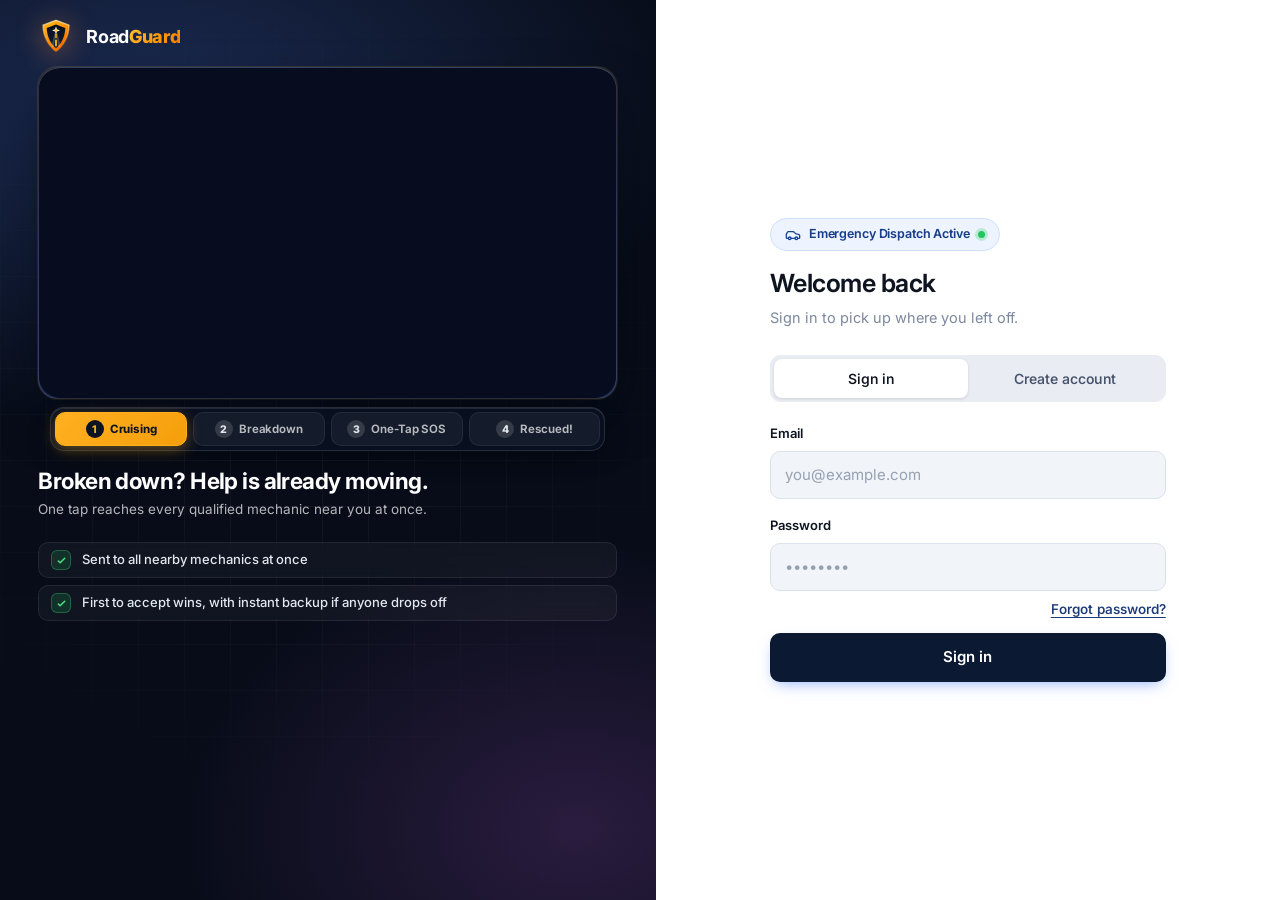
==== commit d2b5dfa3: "feat: Update logo and styling for wordmark across multiple pages" ====
--- a/src/main/resources/static/index.html
+++ b/src/main/resources/static/index.html
@@ -17,12 +17,34 @@
 
         <div class="wordmark">
             <span class="wordmark-badge">
-                <svg viewBox="0 0 24 24" fill="none" stroke="#1A1206" stroke-width="2.2"
-                     stroke-linecap="round" stroke-linejoin="round">
-                    <path d="M12 2 4 6v6c0 5 3.4 8.6 8 10 4.6-1.4 8-5 8-10V6l-8-4z"/>
+                <svg viewBox="0 0 32 32" fill="none" xmlns="http://www.w3.org/2000/svg" class="rg-logo-svg">
+                    <defs>
+                        <linearGradient id="rgShield" x1="4" y1="2" x2="28" y2="30" gradientUnits="userSpaceOnUse">
+                            <stop offset="0%" stop-color="#FFBE1A"/>
+                            <stop offset="55%" stop-color="#FF8A00"/>
+                            <stop offset="100%" stop-color="#E65100"/>
+                        </linearGradient>
+                        <linearGradient id="rgRoad" x1="16" y1="7" x2="16" y2="28" gradientUnits="userSpaceOnUse">
+                            <stop offset="0%" stop-color="#080E1C"/>
+                            <stop offset="100%" stop-color="#141E36"/>
+                        </linearGradient>
+                        <linearGradient id="rgBevel" x1="16" y1="2" x2="16" y2="30" gradientUnits="userSpaceOnUse">
+                            <stop offset="0%" stop-color="#FFF3B0" stop-opacity="0.85"/>
+                            <stop offset="100%" stop-color="#FF9900" stop-opacity="0.1"/>
+                        </linearGradient>
+                    </defs>
+                    <path d="M16 2.2L27.5 6.4C27.5 16.5 22.6 25.4 16 30C9.4 25.4 4.5 16.5 4.5 6.4L16 2.2Z" fill="url(#rgShield)"/>
+                    <path d="M16 2.2L27.5 6.4C27.5 16.5 22.6 25.4 16 30C9.4 25.4 4.5 16.5 4.5 6.4L16 2.2Z" stroke="url(#rgBevel)" stroke-width="1.2" stroke-linecap="round" stroke-linejoin="round"/>
+                    <path d="M16 5.8L24.2 8.8C24.2 16.2 20.6 23.2 16 26.8C11.4 23.2 7.8 16.2 7.8 8.8L16 5.8Z" fill="url(#rgRoad)"/>
+                    <polygon points="12,25.2 14.8,13.2 15.8,13.2 13.8,25.8" fill="rgba(255,255,255,0.22)"/>
+                    <polygon points="20,25.2 17.2,13.2 16.2,13.2 18.2,25.8" fill="rgba(255,255,255,0.22)"/>
+                    <line x1="16" y1="24.5" x2="16" y2="20" stroke="#FFC107" stroke-width="1.6" stroke-linecap="round"/>
+                    <line x1="16" y1="17.5" x2="16" y2="14.5" stroke="#FFC107" stroke-width="1.3" stroke-linecap="round"/>
+                    <path d="M16 7.5L16.9 10.1L19.5 11L16.9 11.9L16 14.5L15.1 11.9L12.5 11L15.1 10.1Z" fill="#FFFFFF"/>
+                    <circle cx="16" cy="11" r="1.1" fill="#FFB800"/>
                 </svg>
             </span>
-            RoadGuard
+            <span class="wordmark-title">Road<span class="brand-guard">Guard</span></span>
         </div>
 
         <div>
@@ -422,7 +444,6 @@
                 </form>
 
                 <form id="forgot-step2-form" style="display:none;" novalidate>
-                    <div id="demo-code-banner" style="display:none; background:#eef4ff; border:1px solid #c7dcff; color:#1849a9; border-radius:8px; padding:10px 14px; font-size:13.5px; margin-bottom:14px;"></div>
                     <p style="color:var(--ink-2); font-size:14px; margin:0 0 16px; line-height:1.45;">
                         We sent a 6-digit code to <strong id="sent-email-label"></strong>. Enter the code and your new password below.
                     </p>
--- a/src/main/resources/static/css/style.css
+++ b/src/main/resources/static/css/style.css
@@ -107,26 +107,50 @@
 .wordmark {
     display: flex;
     align-items: center;
-    gap: 11px;
-    font-weight: 650;
-    font-size: 17px;
-    letter-spacing: -.01em;
+    gap: 12px;
+    font-weight: 700;
+    font-size: 18px;
+    letter-spacing: -.02em;
+    cursor: default;
+    user-select: none;
 }
 
 .wordmark-badge {
-    width: 34px;
-    height: 34px;
-    border-radius: 10px;
+    width: 36px;
+    height: 36px;
     display: grid;
     place-items: center;
-    background: linear-gradient(145deg, var(--amber), #FF8A3D);
-    box-shadow: 0 6px 18px rgba(255, 138, 61, .34);
+    background: transparent;
+    border-radius: 0;
+    box-shadow: none;
+    filter: drop-shadow(0 4px 14px rgba(255, 138, 61, .45));
+    transition: transform 0.25s cubic-bezier(0.34, 1.56, 0.64, 1), filter 0.25s ease;
+}
+
+.wordmark:hover .wordmark-badge {
+    transform: scale(1.08) translateY(-1px);
+    filter: drop-shadow(0 6px 20px rgba(255, 138, 61, .6));
 }
 
 .wordmark-badge svg {
-    width: 19px;
-    height: 19px;
+    width: 36px;
+    height: 36px;
     display: block;
+    overflow: visible;
+}
+
+.wordmark-title {
+    display: inline-flex;
+    align-items: center;
+    color: #ffffff;
+    letter-spacing: -0.02em;
+}
+
+.brand-guard {
+    background: linear-gradient(135deg, #FFC53D 0%, #FF9900 60%, #FF7A00 100%);
+    -webkit-background-clip: text;
+    -webkit-text-fill-color: transparent;
+    font-weight: 800;
 }
 
 /* ============================================================
@@ -1429,18 +1453,22 @@
 
 .topbar .wordmark {
     color: var(--ink);
-    font-size: 15.5px;
+    font-size: 16px;
+}
+
+.topbar .wordmark-title {
+    color: var(--ink);
 }
 
 .topbar .wordmark-badge {
-    width: 29px;
-    height: 29px;
-    border-radius: 8px;
+    width: 28px;
+    height: 28px;
+    filter: drop-shadow(0 2px 8px rgba(255, 138, 61, .3));
 }
 
 .topbar .wordmark-badge svg {
-    width: 16px;
-    height: 16px;
+    width: 28px;
+    height: 28px;
 }
 
 .topbar-right {
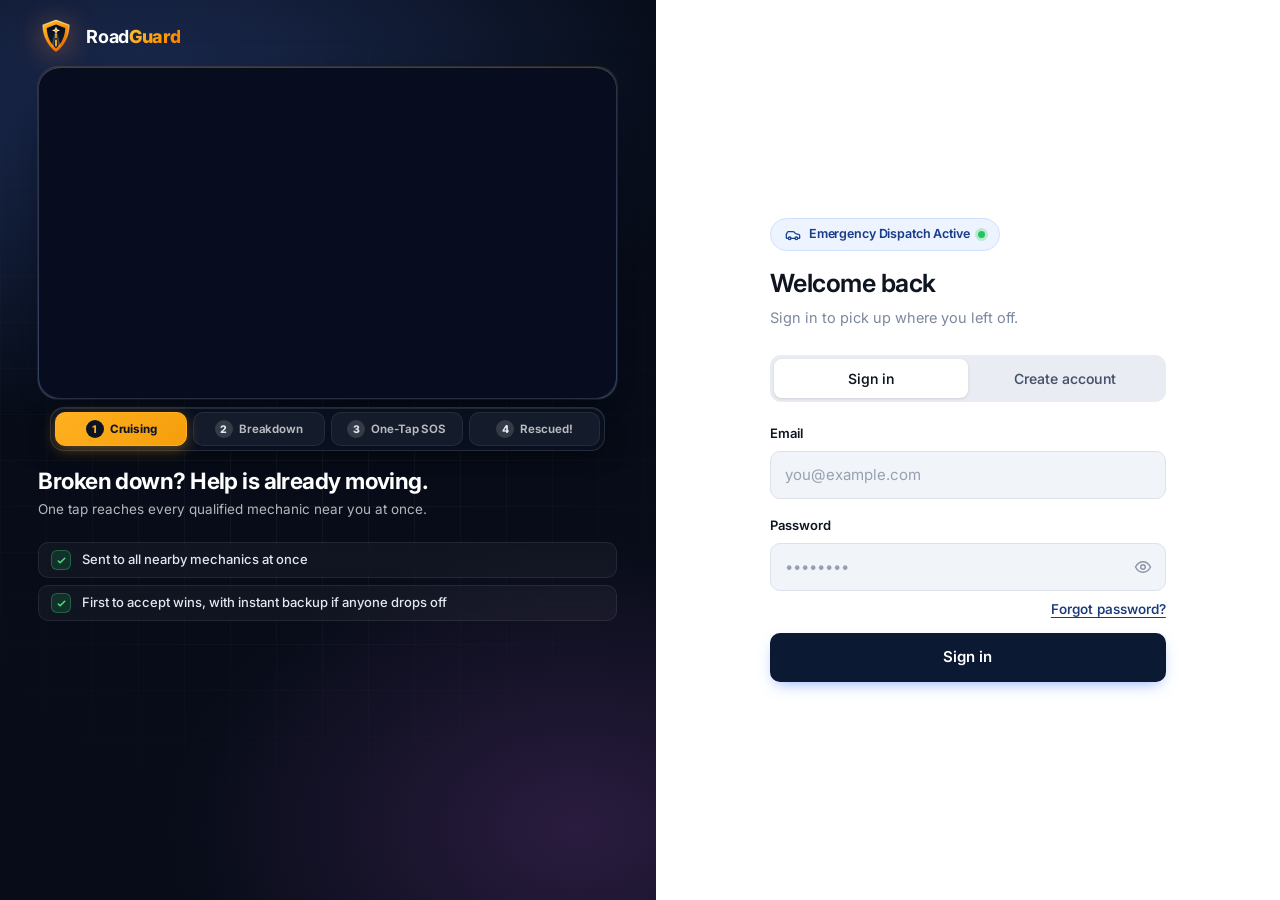
==== commit 096d09e1: "Let people see what they are typing in password fields Every password box now has an eye button to r" ====
--- a/src/main/resources/static/index.html
+++ b/src/main/resources/static/index.html
@@ -8,6 +8,7 @@
     <link rel="preconnect" href="https://fonts.gstatic.com" crossorigin>
     <link href="https://fonts.googleapis.com/css2?family=Inter:wght@400;500;600;650&display=swap" rel="stylesheet">
     <link href="css/style.css" rel="stylesheet">
+    <link href="css/forms.css" rel="stylesheet">
 </head>
 <body>
 
@@ -468,6 +469,7 @@
     </main>
 </div>
 
+<script src="js/password-toggle.js"></script>
 <script src="js/api.js"></script>
 <script src="js/auth-page.js"></script>
 </body>
--- a/src/main/resources/static/css/style.css
+++ b/src/main/resources/static/css/style.css
@@ -1439,36 +1439,102 @@
 }
 
 .topbar {
-    background: var(--surface);
-    border-bottom: 1px solid var(--line);
+    background: rgba(255, 255, 255, 0.94);
+    backdrop-filter: blur(14px);
+    -webkit-backdrop-filter: blur(14px);
+    border-bottom: 1px solid rgba(226, 232, 240, 0.85);
+    box-shadow: 0 1px 3px rgba(15, 23, 42, 0.03), 0 4px 16px rgba(15, 23, 42, 0.02);
     padding: 0 24px;
-    height: 60px;
+    height: 62px;
     display: flex;
     align-items: center;
     justify-content: space-between;
     position: sticky;
     top: 0;
-    z-index: 10;
+    z-index: 1000;
+}
+
+.topbar-brand {
+    display: flex;
+    align-items: center;
+    gap: 12px;
 }
 
 .topbar .wordmark {
     color: var(--ink);
-    font-size: 16px;
+    font-size: 17px;
+    gap: 10px;
+    cursor: pointer;
+    user-select: none;
+    text-decoration: none;
 }
 
 .topbar .wordmark-title {
-    color: var(--ink);
+    color: #0F172A;
+    font-weight: 750;
+    letter-spacing: -0.02em;
 }
 
 .topbar .wordmark-badge {
-    width: 28px;
-    height: 28px;
-    filter: drop-shadow(0 2px 8px rgba(255, 138, 61, .3));
+    width: 32px;
+    height: 32px;
+    filter: drop-shadow(0 2px 8px rgba(255, 138, 61, .38));
+    transition: transform 0.25s cubic-bezier(0.34, 1.56, 0.64, 1), filter 0.25s ease;
+}
+
+.topbar .wordmark:hover .wordmark-badge {
+    transform: scale(1.08) translateY(-1px);
+    filter: drop-shadow(0 4px 12px rgba(255, 138, 61, .55));
 }
 
 .topbar .wordmark-badge svg {
-    width: 28px;
-    height: 28px;
+    width: 32px;
+    height: 32px;
+}
+
+.topbar-tag {
+    display: inline-flex;
+    align-items: center;
+    padding: 3px 9px;
+    border-radius: 6px;
+    font-size: 11.5px;
+    font-weight: 650;
+    color: #475569;
+    background: #F1F5F9;
+    border: 1px solid #E2E8F0;
+    letter-spacing: -0.01em;
+    white-space: nowrap;
+}
+
+.topbar-center-status {
+    display: inline-flex;
+    align-items: center;
+    gap: 8px;
+    padding: 5px 14px;
+    background: rgba(16, 185, 129, 0.08);
+    border: 1px solid rgba(16, 185, 129, 0.22);
+    border-radius: 999px;
+    font-size: 12px;
+    font-weight: 600;
+    color: #065F46;
+    letter-spacing: -0.01em;
+    box-shadow: 0 1px 2px rgba(16, 185, 129, 0.05);
+    user-select: none;
+}
+
+.live-status-dot {
+    width: 7px;
+    height: 7px;
+    border-radius: 50%;
+    background: #10B981;
+    box-shadow: 0 0 0 0 rgba(16, 185, 129, 0.7);
+    animation: liveDotPulse 2s cubic-bezier(0.4, 0, 0.6, 1) infinite;
+}
+
+@keyframes liveDotPulse {
+    0%   { box-shadow: 0 0 0 0 rgba(16, 185, 129, 0.7); }
+    70%  { box-shadow: 0 0 0 6px rgba(16, 185, 129, 0); }
+    100% { box-shadow: 0 0 0 0 rgba(16, 185, 129, 0); }
 }
 
 .topbar-right {
@@ -1477,32 +1543,188 @@
     gap: 12px;
 }
 
+.user-capsule {
+    display: flex;
+    align-items: center;
+    gap: 10px;
+    padding: 4px 12px 4px 4px;
+    background: #F8FAFC;
+    border: 1px solid #E2E8F0;
+    border-radius: 999px;
+    box-shadow: 0 1px 3px rgba(15, 23, 42, 0.03);
+    transition: all 0.2s ease;
+    user-select: none;
+}
+
+.user-capsule:hover {
+    background: #FFFFFF;
+    border-color: #CBD5E1;
+    box-shadow: 0 2px 8px rgba(15, 23, 42, 0.06);
+}
+
 .avatar {
-    width: 30px;
-    height: 30px;
+    width: 32px;
+    height: 32px;
     border-radius: 50%;
-    background: var(--ink);
-    color: #fff;
+    background: linear-gradient(135deg, #1E293B 0%, #0F172A 100%);
+    color: #FFFFFF;
     display: grid;
     place-items: center;
-    font-size: 12.5px;
-    font-weight: 650;
+    font-size: 13px;
+    font-weight: 750;
+    letter-spacing: -0.01em;
+    border: 2px solid #FFFFFF;
+    box-shadow: 0 2px 5px rgba(15, 23, 42, 0.15);
+    flex-shrink: 0;
+}
+
+.user-meta {
+    display: flex;
+    align-items: center;
+    gap: 8px;
 }
 
 .who-name {
     font-size: 13.5px;
-    font-weight: 550;
+    font-weight: 650;
+    color: #0F172A;
+    letter-spacing: -0.01em;
 }
 
 .badge {
-    display: inline-block;
-    padding: 2px 8px;
+    display: inline-flex;
+    align-items: center;
+    gap: 5px;
+    padding: 2.5px 8px;
     border-radius: 999px;
-    font-size: 11px;
-    font-weight: 650;
+    font-size: 10.5px;
+    font-weight: 750;
     letter-spacing: .04em;
+    text-transform: uppercase;
     background: var(--blue-soft);
     color: var(--blue);
+}
+
+.badge-status-dot {
+    width: 6px;
+    height: 6px;
+    border-radius: 50%;
+    display: inline-block;
+}
+
+.badge-driver {
+    background: rgba(245, 158, 11, 0.12);
+    color: #B45309;
+    border: 1px solid rgba(245, 158, 11, 0.25);
+}
+
+.badge-driver .badge-status-dot {
+    background: #F59E0B;
+    box-shadow: 0 0 0 2px rgba(245, 158, 11, 0.2);
+}
+
+.badge-mechanic {
+    background: rgba(16, 185, 129, 0.12);
+    color: #047857;
+    border: 1px solid rgba(16, 185, 129, 0.25);
+}
+
+.badge-mechanic .badge-status-dot {
+    background: #10B981;
+    box-shadow: 0 0 0 2px rgba(16, 185, 129, 0.2);
+}
+
+.badge-admin {
+    background: rgba(99, 102, 241, 0.12);
+    color: #4F46E5;
+    border: 1px solid rgba(99, 102, 241, 0.25);
+}
+
+.badge-admin .badge-status-dot {
+    background: #6366F1;
+    box-shadow: 0 0 0 2px rgba(99, 102, 241, 0.2);
+}
+
+.topbar-divider {
+    width: 1px;
+    height: 22px;
+    background: #E2E8F0;
+}
+
+.btn-logout,
+.topbar .btn-ghost {
+    display: inline-flex;
+    align-items: center;
+    gap: 6px;
+    padding: 6px 13px;
+    font-size: 12.5px;
+    font-weight: 600;
+    font-family: inherit;
+    color: #64748B;
+    background: #FFFFFF;
+    border: 1px solid #CBD5E1;
+    border-radius: 8px;
+    cursor: pointer;
+    transition: all 0.2s cubic-bezier(0.16, 1, 0.3, 1);
+    box-shadow: 0 1px 2px rgba(15, 23, 42, 0.03);
+    text-decoration: none;
+}
+
+.btn-logout svg,
+.topbar .btn-ghost svg {
+    width: 14px;
+    height: 14px;
+    stroke: currentColor;
+    transition: transform 0.2s ease;
+}
+
+.btn-logout:hover,
+.topbar .btn-ghost:hover {
+    background: #FEF2F2;
+    color: #DC2626;
+    border-color: rgba(239, 68, 68, 0.35);
+    box-shadow: 0 2px 8px rgba(239, 68, 68, 0.12);
+    transform: translateY(-1px);
+}
+
+.btn-logout:hover svg,
+.topbar .btn-ghost:hover svg {
+    transform: translateX(2px);
+}
+
+.btn-logout:active,
+.topbar .btn-ghost:active {
+    transform: translateY(0);
+}
+
+@media (max-width: 860px) {
+    .topbar-center-status {
+        display: none;
+    }
+}
+
+@media (max-width: 640px) {
+    .topbar {
+        padding: 0 16px;
+        height: 58px;
+    }
+    .topbar-tag {
+        display: none;
+    }
+    .topbar-divider {
+        display: none;
+    }
+    .who-name {
+        display: none;
+    }
+    .btn-logout span,
+    .topbar .btn-ghost span {
+        display: none;
+    }
+    .btn-logout,
+    .topbar .btn-ghost {
+        padding: 6px 8px;
+    }
 }
 
 .page {
@@ -1586,11 +1808,14 @@
 body.map-mode {
     height: 100vh;
     overflow: hidden;
+    display: flex;
+    flex-direction: column;
 }
 
 .map-stage {
     position: relative;
-    height: calc(100vh - 60px);
+    flex: 1;
+    height: calc(100vh - 62px);
     width: 100%;
 }
 
--- a/src/main/resources/static/css/forms.css
+++ b/src/main/resources/static/css/forms.css
@@ -0,0 +1,45 @@
+.pw-wrap {
+    position: relative;
+    display: block;
+}
+
+.pw-wrap input {
+    width: 100%;
+    padding-right: 46px;
+}
+
+.pw-toggle {
+    position: absolute;
+    top: 50%;
+    right: 6px;
+    transform: translateY(-50%);
+    width: 34px;
+    height: 34px;
+    display: grid;
+    place-items: center;
+    border: 0;
+    background: none;
+    padding: 0;
+    cursor: pointer;
+    color: #8A93A6;
+    border-radius: 8px;
+    transition: color .15s, background .15s;
+}
+
+.pw-toggle:hover {
+    color: var(--ink-2, #47536B);
+    background: rgba(15, 23, 42, .05);
+}
+
+.pw-toggle:focus-visible {
+    outline: 2px solid var(--blue, #2F6BFF);
+    outline-offset: 1px;
+    color: var(--ink-2, #47536B);
+}
+
+.pw-toggle svg {
+    width: 18px;
+    height: 18px;
+    display: block;
+    pointer-events: none;
+}
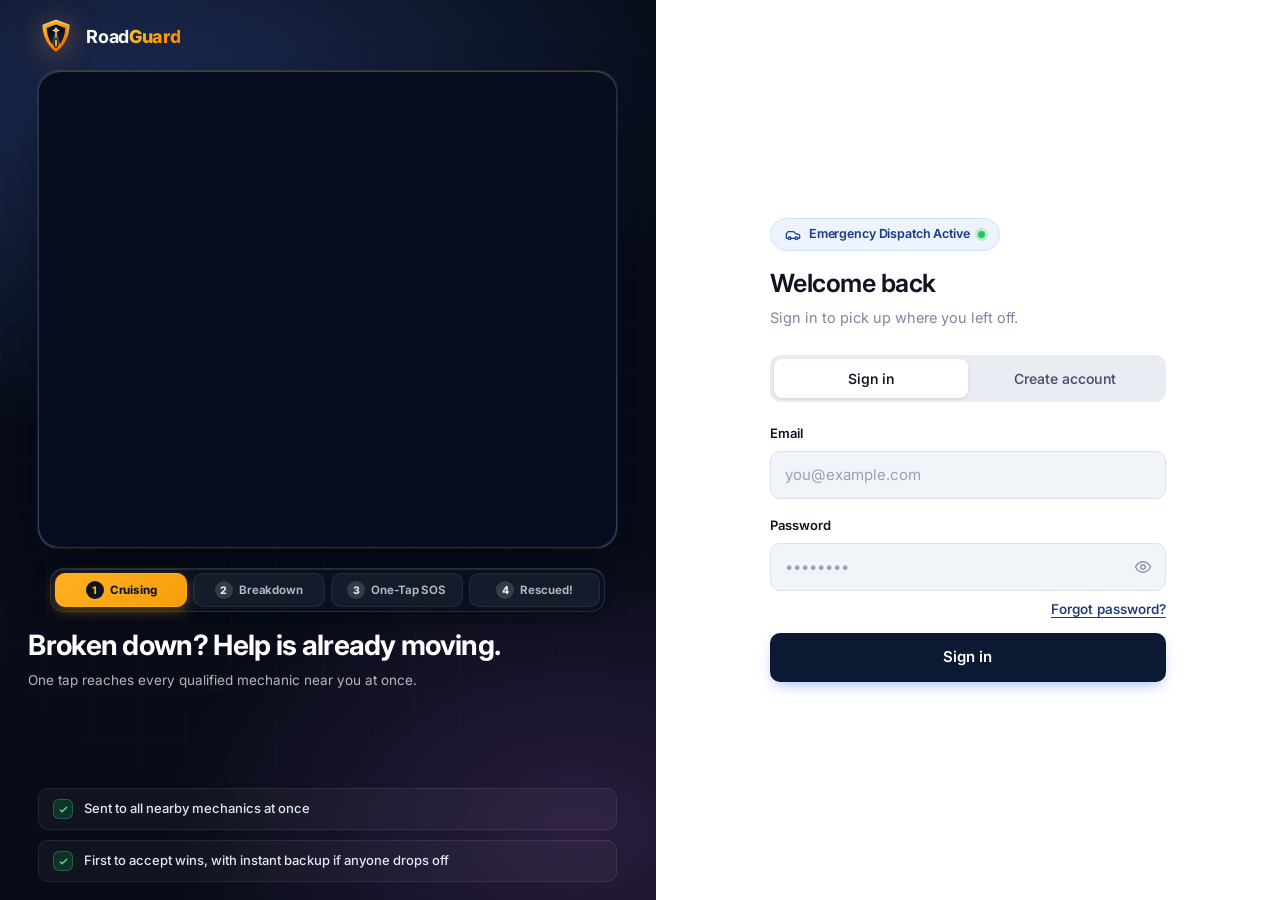
==== commit 10e21d14: "Add styling for hero story section and adjust layout properties" ====
--- a/src/main/resources/static/index.html
+++ b/src/main/resources/static/index.html
@@ -48,7 +48,7 @@
             <span class="wordmark-title">Road<span class="brand-guard">Guard</span></span>
         </div>
 
-        <div>
+        <div class="hero-story">
 
 
             <div class="road-scene" id="roadScene" data-media-mode="video" aria-label="RoadGuard Interactive Rescue Story">
@@ -420,9 +420,12 @@
                 </div>
 
                 <div class="field collapse" id="skills-block">
-                    <label>What can you fix?</label>
+                    <label>What can you fix? <span class="optional">(pick as many as apply)</span></label>
                     <div class="chips" id="chips"></div>
-                    <div class="hint">Pick none and you will be listed as a general mechanic.</div>
+                    <div class="hint">
+                        You can change these any time from your console.
+                        Pick none and you will be listed as a general mechanic.
+                    </div>
                 </div>
 
                 <button type="submit" class="btn btn-primary" id="register-btn"
--- a/src/main/resources/static/css/style.css
+++ b/src/main/resources/static/css/style.css
@@ -10,6 +10,9 @@
     --blue: #0c1932;
     --blue-dark: #0b1a46;
     --blue-soft: rgba(47, 107, 255, .09);
+
+    --live: #2F6BFF;
+    --live-soft: rgba(47, 107, 255, .22);
 
     --red: #E5484D;
     --red-soft: rgba(229, 72, 77, .1);
@@ -104,6 +107,13 @@
     z-index: 1;
 }
 
+.hero-story {
+    flex: 1 1 auto;
+    min-height: 0;
+    display: flex;
+    flex-direction: column;
+}
+
 .wordmark {
     display: flex;
     align-items: center;
@@ -161,8 +171,8 @@
     position: relative;
     width: 100%;
     max-width: 640px;
-    height: 332px;
-    margin: 4px auto 6px;
+    height: clamp(360px, 53vh, 480px);
+    margin: 8px auto 10px;
     border-radius: 20px;
     overflow: hidden;
     background: linear-gradient(180deg, #070d1e 0%, #0c1836 55%, #132347 100%);
@@ -434,7 +444,7 @@
     display: grid;
     grid-template-columns: repeat(4, 1fr);
     gap: 6px;
-    margin: 8px auto 10px;
+    margin: 10px auto 14px;
     width: calc(100% - 24px);
     max-width: 616px;
     padding: 4px;
@@ -1019,22 +1029,25 @@
 }
 
 .hero-copy {
-    margin-top: 16px;
+    margin: 2px auto 0;
+    width: 100%;
+    max-width: 640px;
+    transform: translateX(-10px);
 }
 
 .hero-copy h2 {
-    font-size: 22.5px;
+    font-size: clamp(22px, 2.2vw, 28px);
     line-height: 1.25;
     letter-spacing: -.025em;
     font-weight: 700;
-    margin: 0 0 5px;
+    margin: 0 0 8px;
     max-width: 100%;
     color: #ffffff;
 }
 
 .hero-copy p {
     color: rgba(255, 255, 255, .7);
-    margin: 0 0 10px;
+    margin: 0 0 16px;
     max-width: 100%;
     font-size: 13.5px;
     line-height: 1.4;
@@ -1042,11 +1055,11 @@
 
 .hero-points {
     list-style: none;
-    margin: 4px 0 0;
+    margin: 10px 0 0;
     padding: 0;
     display: flex;
     flex-direction: column;
-    gap: 7px;
+    gap: 10px;
     max-width: 640px;
 }
 
@@ -1057,7 +1070,7 @@
     background: rgba(255, 255, 255, 0.04);
     border: 1px solid rgba(255, 255, 255, 0.08);
     border-radius: 10px;
-    padding: 7px 12px;
+    padding: 10px 14px;
     color: #e2e8f0;
     font-size: 13px;
     font-weight: 500;
@@ -1910,13 +1923,41 @@
 
 .pin-driver span {
     display: block;
-    width: 18px;
-    height: 18px;
-    margin: 4px;
+    position: relative;
+    width: 16px;
+    height: 16px;
+    margin: 5px;
     border-radius: 50%;
-    background: linear-gradient(150deg, var(--amber), #FF7A2F);
+    background: radial-gradient(circle at 34% 30%, #7FA6FF, var(--live) 58%, #1B4FD8);
     border: 3px solid #fff;
-    box-shadow: 0 0 0 3px var(--amber-soft), 0 3px 8px rgba(0, 0, 0, .3);
+    box-shadow: 0 0 0 3px var(--live-soft), 0 3px 10px rgba(16, 24, 40, .45);
+}
+
+.pin-driver span::before,
+.pin-driver span::after {
+    content: '';
+    position: absolute;
+    inset: -12px;
+    border-radius: 50%;
+    background: var(--live);
+    pointer-events: none;
+    animation: driver-halo 2.6s cubic-bezier(.22, .61, .36, 1) infinite;
+}
+
+.pin-driver span::after {
+    animation-delay: 1.3s;
+}
+
+@keyframes driver-halo {
+    0% {
+        transform: scale(.45);
+        opacity: .38;
+    }
+    75%,
+    100% {
+        transform: scale(1.35);
+        opacity: 0;
+    }
 }
 
 .pin-mech span {
@@ -2018,6 +2059,7 @@
 
     .hero-copy {
         margin-top: 18px;
+        transform: none;
     }
 
     .hero-copy h2 {
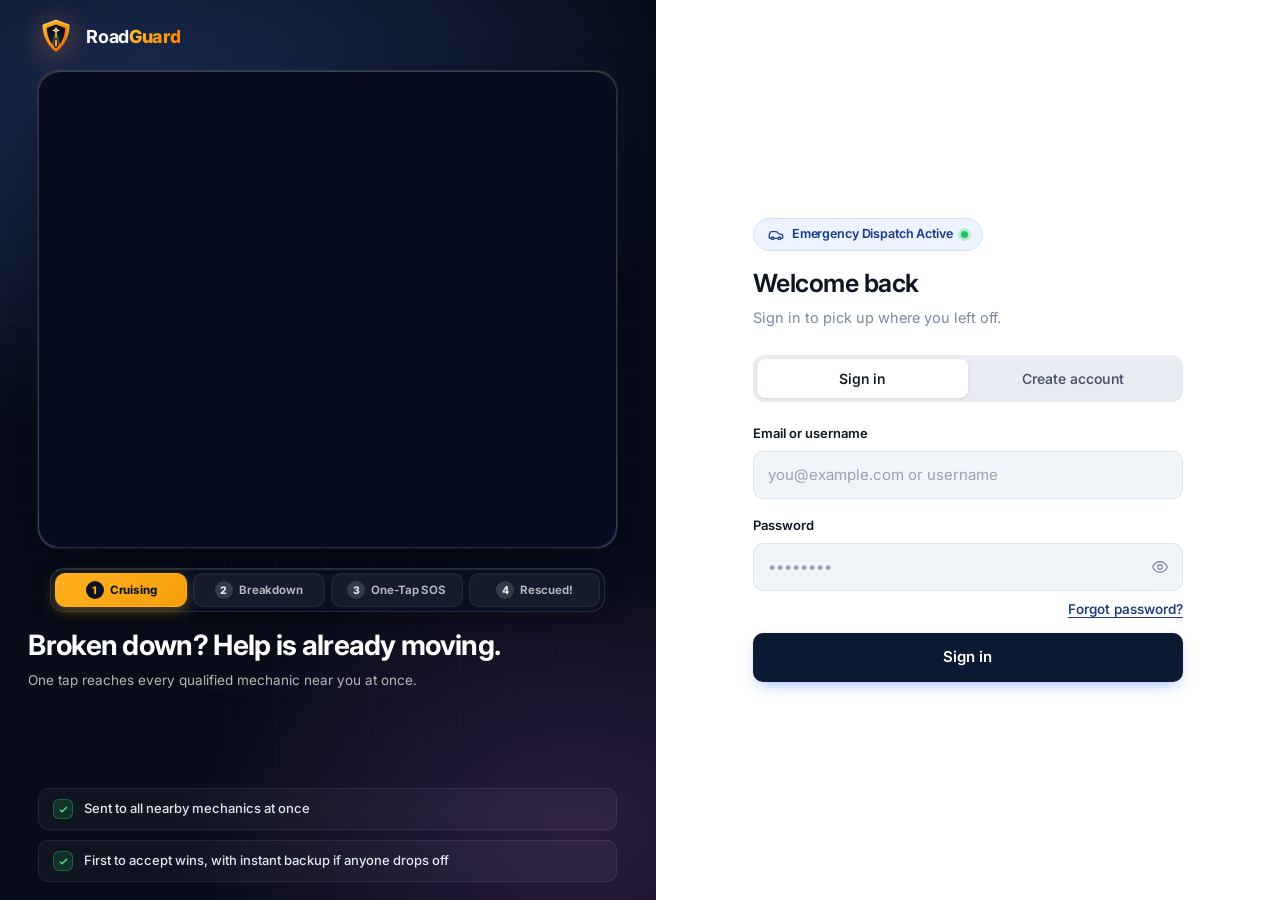
==== commit cfaa50c2: "Keep what the driver and the mechanic say to each other The chat sent a message to whoever happened " ====
--- a/src/main/resources/static/index.html
+++ b/src/main/resources/static/index.html
@@ -352,9 +352,9 @@
 
             <form id="login-form" class="pane is-active" novalidate>
                 <div class="field">
-                    <label for="login-email">Email</label>
-                    <input type="email" id="login-email" autocomplete="email"
-                           placeholder="you@example.com" required>
+                          <label for="login-email">Email or username</label>
+                          <input type="text" id="login-email" autocomplete="username"
+                              placeholder="you@example.com or username" required>
                 </div>
                 <div class="field" style="margin-bottom: 8px;">
                     <label for="login-password">Password</label>
--- a/src/main/resources/static/css/style.css
+++ b/src/main/resources/static/css/style.css
@@ -54,6 +54,14 @@
     font-size: 15px;
     line-height: 1.5;
     -webkit-font-smoothing: antialiased;
+}
+
+html:has(body.admin-page),
+body.admin-page {
+    height: auto;
+    min-height: 100%;
+    overflow-y: auto;
+    overflow-x: hidden;
 }
 
 .auth-layout {
@@ -1124,7 +1132,7 @@
 
 .auth-card {
     width: 100%;
-    max-width: 396px;
+    max-width: 430px;
     margin: auto 0;
 }
 
@@ -1738,6 +1746,35 @@
     .topbar .btn-ghost {
         padding: 6px 8px;
     }
+
+    .page-head {
+        align-items: start;
+        flex-direction: column;
+        gap: 8px;
+    }
+
+    .admin-metrics {
+        grid-template-columns: repeat(2, 1fr);
+    }
+
+    .metric-card {
+        min-height: 112px;
+        padding: 15px;
+    }
+
+    .admin-request-row {
+        align-items: start;
+        flex-direction: column;
+        gap: 8px;
+    }
+
+    .admin-map {
+        height: 300px;
+    }
+
+    .map-legend {
+        justify-content: start;
+    }
 }
 
 .page {
@@ -1748,6 +1785,10 @@
 
 .page-head {
     margin-bottom: 22px;
+    display: flex;
+    align-items: end;
+    justify-content: space-between;
+    gap: 20px;
 }
 
 .page-head h1 {
@@ -1761,6 +1802,349 @@
     color: var(--ink-3);
     margin: 0;
     font-size: 14.5px;
+}
+
+.eyebrow {
+    display: block;
+    margin-bottom: 6px;
+    color: var(--live);
+    font-size: 11px;
+    font-weight: 750;
+    letter-spacing: .1em;
+    text-transform: uppercase;
+}
+
+.dashboard-updated,
+.request-time {
+    color: var(--ink-3);
+    font-size: 12px;
+}
+
+.admin-metrics {
+    display: grid;
+    grid-template-columns: repeat(4, 1fr);
+    gap: 14px;
+    margin-bottom: 18px;
+}
+
+.metric-card {
+    display: grid;
+    gap: 6px;
+    min-height: 128px;
+    padding: 18px;
+    background: var(--surface);
+    border: 1px solid var(--line);
+    border-radius: var(--r-lg);
+    box-shadow: var(--shadow-card);
+}
+
+.metric-label,
+.metric-note {
+    color: var(--ink-3);
+    font-size: 12px;
+}
+
+.metric-card strong {
+    color: var(--ink);
+    font-size: 30px;
+    line-height: 1;
+    letter-spacing: -.04em;
+}
+
+.admin-map-card {
+    margin-bottom: 18px;
+}
+
+.admin-map {
+    height: 390px;
+    margin-top: 18px;
+    border: 1px solid var(--line);
+    border-radius: 12px;
+    overflow: hidden;
+    background: #dbeafe;
+}
+
+.map-legend {
+    display: flex;
+    flex-wrap: wrap;
+    justify-content: end;
+    gap: 10px;
+    color: var(--ink-3);
+    font-size: 11px;
+}
+
+.map-legend span {
+    display: inline-flex;
+    align-items: center;
+    gap: 5px;
+}
+
+.legend-dot {
+    width: 8px;
+    height: 8px;
+    display: inline-block;
+    border-radius: 50%;
+}
+
+.request-dot { background: #ef4444; }
+.online-dot { background: #10b981; }
+.busy-dot { background: #f59e0b; }
+
+.map-empty {
+    padding: 28px 0 4px;
+    color: var(--ink-3);
+    font-size: 13px;
+    text-align: center;
+}
+
+@media (max-width: 640px) {
+    .admin-map {
+        height: 300px;
+    }
+
+    .map-legend {
+        justify-content: start;
+    }
+}
+
+.card-heading-row {
+    display: flex;
+    align-items: start;
+    justify-content: space-between;
+    gap: 16px;
+}
+
+.card-subtitle {
+    margin: -10px 0 0;
+    color: var(--ink-3);
+    font-size: 13px;
+}
+
+.live-chip {
+    display: inline-flex;
+    align-items: center;
+    gap: 6px;
+    padding: 5px 9px;
+    border: 1px solid rgba(16, 185, 129, .22);
+    border-radius: 999px;
+    color: #047857;
+    background: rgba(16, 185, 129, .08);
+    font-size: 11px;
+    font-weight: 700;
+}
+
+.live-chip .live-status-dot {
+    width: 6px;
+    height: 6px;
+}
+
+.admin-request-list {
+    display: grid;
+}
+
+.admin-request-row {
+    display: flex;
+    align-items: center;
+    justify-content: space-between;
+    gap: 16px;
+    padding: 14px 0;
+    border-top: 1px solid var(--line);
+    cursor: pointer;
+    transition: background .18s ease;
+}
+
+.admin-request-row:hover {
+    background: #f8fafc;
+}
+
+.request-primary,
+.request-secondary {
+    display: flex;
+    align-items: center;
+    gap: 10px;
+}
+
+.request-primary strong {
+    font-size: 14px;
+}
+
+.request-id,
+.request-driver {
+    color: var(--ink-3);
+    font-size: 12px;
+}
+
+.status-pill {
+    padding: 4px 9px;
+    border-radius: 999px;
+    background: #eef2ff;
+    color: #4f46e5;
+    font-size: 11px;
+    font-weight: 700;
+}
+
+.status-completed { background: #ecfdf3; color: #047857; }
+.status-cancelled { background: #fef2f2; color: #b91c1c; }
+.status-escalated,
+.status-searching,
+.status-offered { background: #fff7ed; color: #c2410c; }
+
+.empty-state {
+    padding: 28px 0 4px;
+    color: var(--ink-3);
+    font-size: 13px;
+    text-align: center;
+}
+
+.empty-state.is-error { color: #b91c1c; }
+
+.chat-host {
+    margin-top: 18px;
+}
+
+.chat-panel {
+    border-top: 1px solid var(--line);
+    padding-top: 18px;
+}
+
+.chat-heading {
+    display: flex;
+    align-items: start;
+    justify-content: space-between;
+    gap: 12px;
+}
+
+.chat-heading .section-label {
+    margin-bottom: 4px;
+}
+
+.chat-subtitle,
+.chat-hint {
+    margin: 0;
+    color: var(--ink-3);
+    font-size: 12px;
+}
+
+.chat-connection {
+    color: #047857;
+    font-size: 11px;
+    font-weight: 700;
+}
+
+.chat-messages {
+    display: grid;
+    gap: 8px;
+    max-height: 230px;
+    margin: 14px 0 10px;
+    padding: 4px 2px;
+    overflow-y: auto;
+}
+
+.chat-empty {
+    margin: 12px 0;
+    color: var(--ink-3);
+    font-size: 12px;
+    text-align: center;
+}
+
+.chat-message {
+    display: flex;
+}
+
+.chat-message.is-mine {
+    justify-content: end;
+}
+
+.chat-bubble {
+    max-width: min(78%, 360px);
+    padding: 8px 11px;
+    border-radius: 12px;
+    background: #f1f5f9;
+    color: var(--ink);
+    font-size: 13px;
+}
+
+.chat-message.is-mine .chat-bubble {
+    background: #e0ecff;
+}
+
+.chat-bubble strong {
+    display: block;
+    margin-bottom: 2px;
+    color: var(--ink-2);
+    font-size: 10px;
+}
+
+.chat-bubble p {
+    margin: 0;
+    white-space: pre-wrap;
+    overflow-wrap: anywhere;
+}
+
+.chat-bubble img {
+    display: block;
+    max-width: 220px;
+    max-height: 160px;
+    margin-top: 6px;
+    border-radius: 8px;
+    object-fit: cover;
+}
+
+.chat-bubble time {
+    display: block;
+    margin-top: 4px;
+    color: var(--ink-3);
+    font-size: 10px;
+    text-align: right;
+}
+
+.chat-compose {
+    display: grid;
+    grid-template-columns: 34px 1fr auto;
+    align-items: center;
+    gap: 7px;
+}
+
+.chat-compose input[type="text"] {
+    min-width: 0;
+    margin: 0;
+}
+
+.chat-compose .btn {
+    min-height: 38px;
+    padding: 8px 13px;
+}
+
+.chat-attach-btn {
+    width: 34px;
+    height: 34px;
+    display: grid;
+    place-items: center;
+    border: 1px solid var(--line);
+    border-radius: 9px;
+    color: var(--ink-2);
+    background: var(--surface);
+    cursor: pointer;
+    font-size: 20px;
+    line-height: 1;
+}
+
+.chat-attachment {
+    margin: 8px 0;
+    color: var(--ink-3);
+    font-size: 11px;
+}
+
+.sr-only {
+    position: absolute;
+    width: 1px;
+    height: 1px;
+    padding: 0;
+    margin: -1px;
+    overflow: hidden;
+    clip: rect(0, 0, 0, 0);
+    white-space: nowrap;
+    border: 0;
 }
 
 .card {
